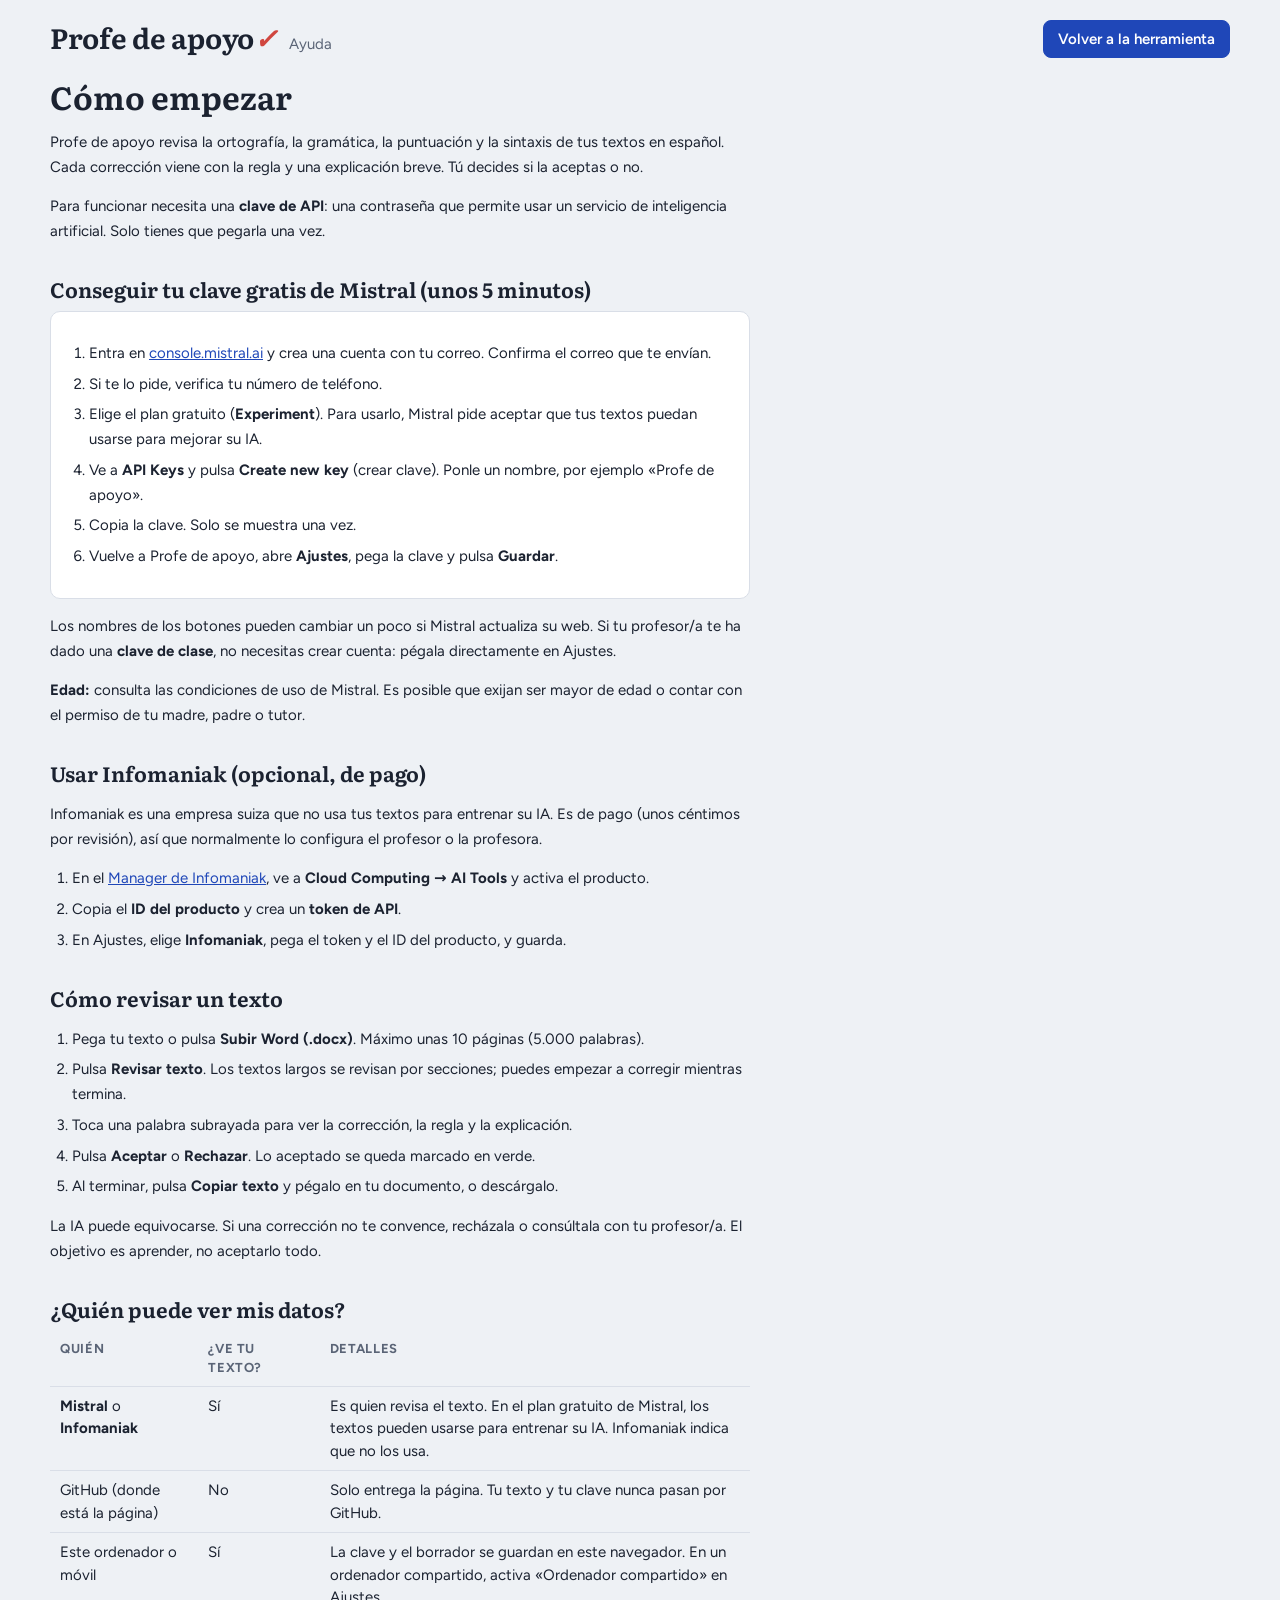
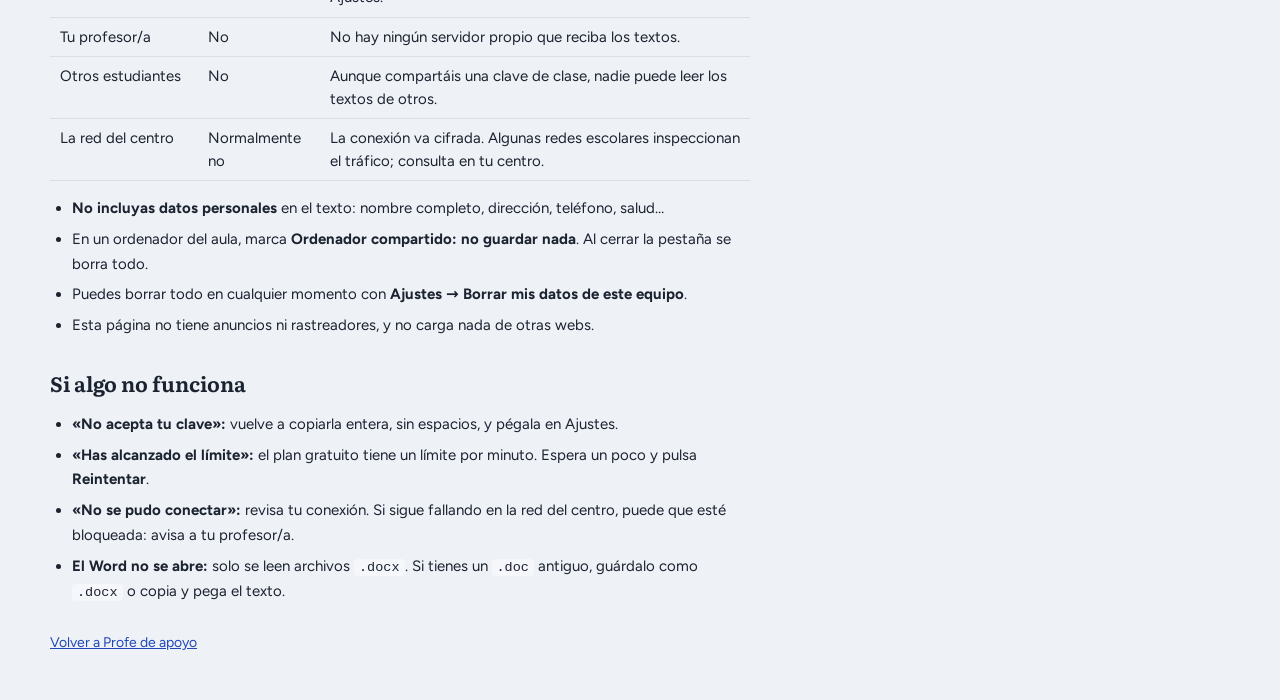
==== ayuda.html @ 97e002b2 "Profe de apoyo: revisor de gramática y sintaxis en español Página estática (GitHub Pages) que envía " ====
<!doctype html>
<html lang="es">
<head>
<meta charset="utf-8">
<meta name="viewport" content="width=device-width, initial-scale=1, viewport-fit=cover">
<title>Ayuda · Profe de apoyo</title>
<meta name="referrer" content="no-referrer">
<link rel="stylesheet" href="styles.css">
</head>
<body>
<div class="wrap">
  <header class="top">
    <div class="brand">
      <h1>Profe de apoyo<span class="tick">✓</span></h1>
      <p>Ayuda</p>
    </div>
    <nav><a class="btn primary" href="index.html">Volver a la herramienta</a></nav>
  </header>

  <main class="prose">
    <h1>Cómo empezar</h1>
    <p>Profe de apoyo revisa la ortografía, la gramática, la puntuación y la sintaxis de tus textos en español. Cada corrección viene con la regla y una explicación breve. Tú decides si la aceptas o no.</p>
    <p>Para funcionar necesita una <b>clave de API</b>: una contraseña que permite usar un servicio de inteligencia artificial. Solo tienes que pegarla una vez.</p>

    <h2 id="clave">Conseguir tu clave gratis de Mistral (unos 5 minutos)</h2>
    <div class="box">
      <ol>
        <li>Entra en <a href="https://console.mistral.ai" target="_blank" rel="noopener">console.mistral.ai</a> y crea una cuenta con tu correo. Confirma el correo que te envían.</li>
        <li>Si te lo pide, verifica tu número de teléfono.</li>
        <li>Elige el plan gratuito (<b>Experiment</b>). Para usarlo, Mistral pide aceptar que tus textos puedan usarse para mejorar su IA.</li>
        <li>Ve a <b>API Keys</b> y pulsa <b>Create new key</b> (crear clave). Ponle un nombre, por ejemplo «Profe de apoyo».</li>
        <li>Copia la clave. Solo se muestra una vez.</li>
        <li>Vuelve a Profe de apoyo, abre <b>Ajustes</b>, pega la clave y pulsa <b>Guardar</b>.</li>
      </ol>
    </div>
    <p>Los nombres de los botones pueden cambiar un poco si Mistral actualiza su web. Si tu profesor/a te ha dado una <b>clave de clase</b>, no necesitas crear cuenta: pégala directamente en Ajustes.</p>
    <p><b>Edad:</b> consulta las condiciones de uso de Mistral. Es posible que exijan ser mayor de edad o contar con el permiso de tu madre, padre o tutor.</p>

    <h2 id="infomaniak">Usar Infomaniak (opcional, de pago)</h2>
    <p>Infomaniak es una empresa suiza que no usa tus textos para entrenar su IA. Es de pago (unos céntimos por revisión), así que normalmente lo configura el profesor o la profesora.</p>
    <ol>
      <li>En el <a href="https://manager.infomaniak.com" target="_blank" rel="noopener">Manager de Infomaniak</a>, ve a <b>Cloud Computing → AI Tools</b> y activa el producto.</li>
      <li>Copia el <b>ID del producto</b> y crea un <b>token de API</b>.</li>
      <li>En Ajustes, elige <b>Infomaniak</b>, pega el token y el ID del producto, y guarda.</li>
    </ol>

    <h2 id="uso">Cómo revisar un texto</h2>
    <ol>
      <li>Pega tu texto o pulsa <b>Subir Word (.docx)</b>. Máximo unas 10 páginas (5.000 palabras).</li>
      <li>Pulsa <b>Revisar texto</b>. Los textos largos se revisan por secciones; puedes empezar a corregir mientras termina.</li>
      <li>Toca una palabra subrayada para ver la corrección, la regla y la explicación.</li>
      <li>Pulsa <b>Aceptar</b> o <b>Rechazar</b>. Lo aceptado se queda marcado en verde.</li>
      <li>Al terminar, pulsa <b>Copiar texto</b> y pégalo en tu documento, o descárgalo.</li>
    </ol>
    <p>La IA puede equivocarse. Si una corrección no te convence, recházala o consúltala con tu profesor/a. El objetivo es aprender, no aceptarlo todo.</p>

    <h2 id="privacidad">¿Quién puede ver mis datos?</h2>
    <div class="table-wrap">
      <table>
        <thead><tr><th>Quién</th><th>¿Ve tu texto?</th><th>Detalles</th></tr></thead>
        <tbody>
          <tr><td><b>Mistral</b> o <b>Infomaniak</b></td><td>Sí</td><td>Es quien revisa el texto. En el plan gratuito de Mistral, los textos pueden usarse para entrenar su IA. Infomaniak indica que no los usa.</td></tr>
          <tr><td>GitHub (donde está la página)</td><td>No</td><td>Solo entrega la página. Tu texto y tu clave nunca pasan por GitHub.</td></tr>
          <tr><td>Este ordenador o móvil</td><td>Sí</td><td>La clave y el borrador se guardan en este navegador. En un ordenador compartido, activa «Ordenador compartido» en Ajustes.</td></tr>
          <tr><td>Tu profesor/a</td><td>No</td><td>No hay ningún servidor propio que reciba los textos.</td></tr>
          <tr><td>Otros estudiantes</td><td>No</td><td>Aunque compartáis una clave de clase, nadie puede leer los textos de otros.</td></tr>
          <tr><td>La red del centro</td><td>Normalmente no</td><td>La conexión va cifrada. Algunas redes escolares inspeccionan el tráfico; consulta en tu centro.</td></tr>
        </tbody>
      </table>
    </div>
    <ul>
      <li><b>No incluyas datos personales</b> en el texto: nombre completo, dirección, teléfono, salud…</li>
      <li>En un ordenador del aula, marca <b>Ordenador compartido: no guardar nada</b>. Al cerrar la pestaña se borra todo.</li>
      <li>Puedes borrar todo en cualquier momento con <b>Ajustes → Borrar mis datos de este equipo</b>.</li>
      <li>Esta página no tiene anuncios ni rastreadores, y no carga nada de otras webs.</li>
    </ul>

    <h2 id="problemas">Si algo no funciona</h2>
    <ul>
      <li><b>«No acepta tu clave»:</b> vuelve a copiarla entera, sin espacios, y pégala en Ajustes.</li>
      <li><b>«Has alcanzado el límite»:</b> el plan gratuito tiene un límite por minuto. Espera un poco y pulsa <b>Reintentar</b>.</li>
      <li><b>«No se pudo conectar»:</b> revisa tu conexión. Si sigue fallando en la red del centro, puede que esté bloqueada: avisa a tu profesor/a.</li>
      <li><b>El Word no se abre:</b> solo se leen archivos <code>.docx</code>. Si tienes un <code>.doc</code> antiguo, guárdalo como <code>.docx</code> o copia y pega el texto.</li>
    </ul>
  </main>

  <footer class="foot-links">
    <a href="index.html">Volver a Profe de apoyo</a>
  </footer>
</div>
</body>
</html>
---- styles.css ----
/* Layout: a notebook "page" (student text, with the red margin line of a school cuaderno) beside a narrow column of teacher's notes. */
@font-face {
  font-family: "Literata";
  src: url("vendor/fonts/literata-latin-wght-normal.woff2") format("woff2");
  font-weight: 200 900;
  font-style: normal;
  font-display: swap;
}
@font-face {
  font-family: "Literata";
  src: url("vendor/fonts/literata-latin-wght-italic.woff2") format("woff2");
  font-weight: 200 900;
  font-style: italic;
  font-display: swap;
}
@font-face {
  font-family: "Figtree";
  src: url("vendor/fonts/figtree-latin-wght-normal.woff2") format("woff2");
  font-weight: 300 900;
  font-style: normal;
  font-display: swap;
}

:root {
  --bg: #eef1f5;
  --paper: #ffffff;
  --ink: #1b2230;
  --muted: #5a6476;
  --line: #d9dee7;
  --soft: #f5f7fa;
  --accent: #1f47b8;
  --accent-ink: #ffffff;
  --pen: #d0463f;
  --t-ortografia: #c62f2a;
  --t-gramatica: #b9580a;
  --t-concordancia: #9038ad;
  --t-puntuacion: #1f6fd1;
  --t-sintaxis: #0d8172;
  --t-estilo: #687284;
  --fixed-bg: #e2f3e8;
  --fixed-ink: #17643a;
  --warn-bg: #fff3dc;
  --warn-ink: #6f4500;
  --err-bg: #fde7e6;
  --err-ink: #9b1c17;
  --shadow: 0 10px 30px rgba(20, 30, 50, 0.14);
  --font-text: "Literata", Georgia, "Times New Roman", serif;
  --font-ui: "Figtree", system-ui, -apple-system, "Segoe UI", Roboto, sans-serif;
  color-scheme: light;
}
@media (prefers-color-scheme: dark) {
  :root:not([data-theme="light"]) {
    --bg: #10141b;
    --paper: #181d27;
    --ink: #e6e9ef;
    --muted: #9ba4b4;
    --line: #2b3242;
    --soft: #1e2430;
    --accent: #87a8ff;
    --accent-ink: #0c1222;
    --pen: #e0716b;
    --t-ortografia: #ff7d76;
    --t-gramatica: #f2a65e;
    --t-concordancia: #d18ce8;
    --t-puntuacion: #72b2ff;
    --t-sintaxis: #4fd0bc;
    --t-estilo: #a6aebb;
    --fixed-bg: #15331f;
    --fixed-ink: #8fe0ae;
    --warn-bg: #3a2a0c;
    --warn-ink: #f5cf86;
    --err-bg: #3b1716;
    --err-ink: #ffb4ae;
    --shadow: 0 10px 30px rgba(0, 0, 0, 0.5);
    color-scheme: dark;
  }
}
:root[data-theme="dark"] {
  --bg: #10141b;
  --paper: #181d27;
  --ink: #e6e9ef;
  --muted: #9ba4b4;
  --line: #2b3242;
  --soft: #1e2430;
  --accent: #87a8ff;
  --accent-ink: #0c1222;
  --pen: #e0716b;
  --t-ortografia: #ff7d76;
  --t-gramatica: #f2a65e;
  --t-concordancia: #d18ce8;
  --t-puntuacion: #72b2ff;
  --t-sintaxis: #4fd0bc;
  --t-estilo: #a6aebb;
  --fixed-bg: #15331f;
  --fixed-ink: #8fe0ae;
  --warn-bg: #3a2a0c;
  --warn-ink: #f5cf86;
  --err-bg: #3b1716;
  --err-ink: #ffb4ae;
  --shadow: 0 10px 30px rgba(0, 0, 0, 0.5);
  color-scheme: dark;
}

* { box-sizing: border-box; }
[hidden] { display: none !important; }
html { -webkit-text-size-adjust: 100%; }
body {
  margin: 0;
  background: var(--bg);
  color: var(--ink);
  font: 15px/1.5 var(--font-ui);
  padding-inline: 16px;
  padding-block: 0 48px;
}
a { color: var(--accent); }
button, input, select, textarea { font: inherit; color: inherit; }
:focus-visible { outline: 2px solid var(--accent); outline-offset: 2px; }

.wrap { max-width: 1180px; margin: 0 auto; }

/* Header */
.top {
  display: flex;
  flex-wrap: wrap;
  align-items: center;
  justify-content: space-between;
  gap: 12px;
  padding-block: 20px 12px;
}
.brand { display: flex; align-items: baseline; gap: 12px; flex-wrap: wrap; }
.brand h1 {
  margin: 0;
  font: 650 1.75rem/1.1 var(--font-text);
  letter-spacing: -0.01em;
}
.brand h1 .tick { color: var(--pen); font-style: italic; }
.brand p { margin: 0; color: var(--muted); }
.top nav { display: flex; gap: 8px; }

.notice {
  display: flex;
  gap: 8px;
  align-items: flex-start;
  font-size: 0.875rem;
  color: var(--muted);
  margin-block: 0 16px;
}
.notice svg { flex: none; margin-top: 2px; }

/* Buttons */
.btn {
  display: inline-flex;
  align-items: center;
  justify-content: center;
  gap: 6px;
  min-height: 38px;
  padding: 0 14px;
  border-radius: 8px;
  border: 1px solid var(--line);
  background: var(--paper);
  color: var(--ink);
  font-weight: 600;
  cursor: pointer;
  text-decoration: none;
  white-space: nowrap;
}
.btn:hover { border-color: var(--muted); }
.btn:disabled { opacity: 0.5; cursor: not-allowed; }
.btn.primary { background: var(--accent); border-color: var(--accent); color: var(--accent-ink); }
.btn.primary:hover { filter: brightness(1.08); }
.btn.ghost { background: transparent; border-color: transparent; color: var(--muted); }
.btn.ghost:hover { color: var(--ink); border-color: var(--line); }
.btn.ok { background: var(--fixed-ink); border-color: var(--fixed-ink); color: var(--paper); }
.btn.danger { color: var(--err-ink); border-color: var(--err-ink); background: transparent; }
.btn.small { min-height: 32px; padding: 0 10px; font-size: 0.875rem; }

/* Main grid */
.layout {
  display: grid;
  grid-template-columns: minmax(0, 1fr) 340px;
  gap: 20px;
  align-items: start;
}
@media (max-width: 900px) {
  .layout { grid-template-columns: minmax(0, 1fr); }
}

/* Notebook page */
.page {
  position: relative;
  background: var(--paper);
  border: 1px solid var(--line);
  border-radius: 10px;
  min-width: 0;
}
.page-bar {
  display: flex;
  flex-wrap: wrap;
  align-items: center;
  gap: 8px;
  padding: 10px 12px;
  border-bottom: 1px solid var(--line);
}
.page-bar .grow { flex: 1 1 auto; }
.count { font-size: 0.875rem; color: var(--muted); font-variant-numeric: tabular-nums; }
.count.over { color: var(--err-ink); font-weight: 700; }

.sheet {
  position: relative;
  padding: 20px 22px 28px 46px;
}
.sheet::before {
  content: "";
  position: absolute;
  top: 0;
  bottom: 0;
  left: 30px;
  width: 1.5px;
  background: var(--pen);
  opacity: 0.55;
}
#input {
  display: block;
  width: 100%;
  min-height: 420px;
  border: 0;
  resize: vertical;
  background: transparent;
  font: 1.0625rem/1.8 var(--font-text);
  color: var(--ink);
  outline: none;
}
#input::placeholder { color: var(--muted); font-style: italic; }
.doc {
  font: 1.0625rem/1.9 var(--font-text);
  white-space: pre-wrap;
  overflow-wrap: anywhere;
  max-width: 72ch;
  min-height: 300px;
}

.empty-help {
  display: flex;
  flex-wrap: wrap;
  gap: 8px;
  align-items: center;
  padding: 0 22px 18px 46px;
  color: var(--muted);
  font-size: 0.9rem;
}

/* Marks */
.sug {
  --c: var(--t-gramatica);
  background: color-mix(in srgb, var(--c) 13%, transparent);
  color: inherit;
  border-bottom: 2px solid var(--c);
  border-radius: 2px;
  padding: 0 1px;
  cursor: pointer;
}
.sug:hover, .sug.sel { background: color-mix(in srgb, var(--c) 26%, transparent); }
.sug.sel { outline: 2px solid var(--c); outline-offset: 1px; }
.sug.dim { background: transparent; border-bottom-style: dotted; }
.t-ortografia { --c: var(--t-ortografia); }
.t-gramatica { --c: var(--t-gramatica); }
.t-concordancia { --c: var(--t-concordancia); }
.t-puntuacion { --c: var(--t-puntuacion); }
.t-sintaxis { --c: var(--t-sintaxis); }
.t-estilo { --c: var(--t-estilo); }
.fixed {
  background: var(--fixed-bg);
  color: var(--fixed-ink);
  border-radius: 2px;
}
.sug.zero::after { content: "⌫"; font-size: 0.75em; padding: 0 2px; }

/* Progress */
.progress { padding: 10px 12px 0; }
.progress-label { font-size: 0.875rem; color: var(--muted); font-variant-numeric: tabular-nums; }
.bar { height: 6px; border-radius: 99px; background: var(--soft); overflow: hidden; margin-top: 6px; }
.bar > span { display: block; height: 100%; width: 0; background: var(--accent); transition: width 0.3s ease; }

/* Banners */
.banner {
  margin: 12px 12px 0;
  padding: 10px 12px;
  border-radius: 8px;
  font-size: 0.9rem;
  display: flex;
  flex-wrap: wrap;
  gap: 8px;
  align-items: center;
}
.banner.err { background: var(--err-bg); color: var(--err-ink); }
.banner.warn { background: var(--warn-bg); color: var(--warn-ink); }
.banner.ok { background: var(--fixed-bg); color: var(--fixed-ink); }
.banner .grow { flex: 1 1 220px; min-width: 0; }

/* Side column */
.side {
  position: sticky;
  top: 12px;
  display: flex;
  flex-direction: column;
  gap: 12px;
  min-width: 0;
}
@media (max-width: 900px) { .side { position: static; } }
.panel {
  background: var(--paper);
  border: 1px solid var(--line);
  border-radius: 10px;
  padding: 14px;
  min-width: 0;
}
.panel h2 {
  margin: 0 0 8px;
  font: 650 1.0625rem/1.3 var(--font-text);
}
.label {
  font-size: 0.75rem;
  letter-spacing: 0.06em;
  text-transform: uppercase;
  color: var(--muted);
  font-weight: 700;
}
.stats { display: flex; gap: 14px; flex-wrap: wrap; font-size: 0.875rem; color: var(--muted); font-variant-numeric: tabular-nums; }
.stats b { color: var(--ink); }
.filters { display: flex; flex-wrap: wrap; gap: 6px; margin-top: 10px; }
.chip {
  display: inline-flex;
  align-items: center;
  gap: 6px;
  border: 1px solid var(--line);
  background: var(--paper);
  border-radius: 99px;
  padding: 3px 10px 3px 8px;
  font-size: 0.8125rem;
  font-weight: 600;
  cursor: pointer;
  font-variant-numeric: tabular-nums;
}
.chip::before { content: ""; width: 8px; height: 8px; border-radius: 50%; background: var(--c, var(--muted)); }
.chip[aria-pressed="false"] { opacity: 0.45; }
.chip.static { cursor: default; }
.actions { display: flex; flex-wrap: wrap; gap: 8px; margin-top: 12px; }

.list { list-style: none; margin: 0; padding: 0; display: flex; flex-direction: column; gap: 6px; max-height: 52vh; overflow: auto; }
@media (max-width: 900px) { .list { max-height: none; } }
.item {
  display: block;
  width: 100%;
  text-align: left;
  border: 1px solid var(--line);
  border-left: 4px solid var(--c, var(--muted));
  border-radius: 8px;
  background: var(--paper);
  padding: 8px 10px;
  cursor: pointer;
}
.item:hover { background: var(--soft); }
.item.sel { background: var(--soft); border-color: var(--c); }
.item .what { font-size: 0.75rem; font-weight: 700; color: var(--c); text-transform: uppercase; letter-spacing: 0.05em; }
.item .fix { display: block; margin-top: 2px; font-family: var(--font-text); overflow-wrap: anywhere; }
.item.done { opacity: 0.55; }
.item .state { float: right; font-size: 0.75rem; color: var(--muted); }
.old { text-decoration: line-through; text-decoration-color: var(--pen); color: var(--muted); }
.new { color: var(--fixed-ink); font-weight: 600; }

.how ol { margin: 0; padding-left: 20px; display: grid; gap: 6px; }
.how p { margin: 8px 0 0; color: var(--muted); font-size: 0.875rem; }
.legend { display: flex; flex-wrap: wrap; gap: 6px; margin-top: 10px; }

/* Suggestion card */
.card {
  position: absolute;
  z-index: 20;
  width: min(380px, calc(100vw - 32px));
  background: var(--paper);
  border: 1px solid var(--line);
  border-top: 4px solid var(--c, var(--accent));
  border-radius: 10px;
  box-shadow: var(--shadow);
  padding: 14px;
}
.card .head { display: flex; justify-content: space-between; align-items: center; gap: 8px; }
.card .rule { margin: 6px 0 0; font: 650 1rem/1.35 var(--font-text); }
.card .change { margin: 10px 0 0; font: 1.0625rem/1.5 var(--font-text); overflow-wrap: anywhere; }
.card .change .arrow { color: var(--muted); padding: 0 6px; }
.card .why { margin: 10px 0 0; color: var(--ink); }
.card .buttons { display: flex; gap: 8px; margin-top: 14px; flex-wrap: wrap; }
.card .close { min-height: 28px; padding: 0 6px; }
@media (max-width: 700px) {
  .card {
    position: fixed;
    left: 8px !important;
    right: 8px;
    top: auto !important;
    bottom: calc(8px + env(safe-area-inset-bottom, 0px));
    width: auto;
    max-height: 60vh;
    overflow: auto;
  }
  body:has(.card:not([hidden])) { padding-bottom: 300px; }
}

/* Settings dialog */
dialog {
  border: 1px solid var(--line);
  border-radius: 12px;
  background: var(--paper);
  color: var(--ink);
  padding: 0;
  width: min(520px, calc(100vw - 32px));
  box-shadow: var(--shadow);
}
dialog::backdrop { background: rgba(10, 15, 25, 0.45); }
.dlg { padding: 18px; display: flex; flex-direction: column; gap: 14px; }
.dlg h2 { margin: 0; font: 650 1.25rem/1.3 var(--font-text); }
.field { display: flex; flex-direction: column; gap: 6px; }
.field label { font-weight: 600; }
.field .hint { font-size: 0.8125rem; color: var(--muted); }
.field input[type="text"], .field input[type="password"] {
  width: 100%;
  min-height: 40px;
  padding: 0 10px;
  border: 1px solid var(--line);
  border-radius: 8px;
  background: var(--soft);
}
.seg { display: flex; gap: 8px; flex-wrap: wrap; }
.seg label {
  flex: 1 1 140px;
  border: 1px solid var(--line);
  border-radius: 8px;
  padding: 8px 10px;
  cursor: pointer;
  display: flex;
  gap: 8px;
  align-items: flex-start;
}
.seg label small { display: block; color: var(--muted); font-weight: 400; }
.seg label:has(input:checked) { border-color: var(--accent); background: color-mix(in srgb, var(--accent) 8%, transparent); }
.check { display: flex; gap: 8px; align-items: flex-start; }
.check small { display: block; color: var(--muted); }
.keyrow { display: flex; gap: 6px; }
.keyrow input { flex: 1 1 auto; min-width: 0; }
.dlg .foot { display: flex; flex-wrap: wrap; gap: 8px; justify-content: space-between; align-items: center; }
.dlg .msg { font-size: 0.875rem; color: var(--fixed-ink); }

.foot-links { margin-top: 28px; color: var(--muted); font-size: 0.875rem; display: flex; gap: 16px; flex-wrap: wrap; }

/* Help page */
.prose { max-width: 70ch; }
.prose h1 { font: 650 2rem/1.15 var(--font-text); margin: 8px 0 12px; text-wrap: balance; }
.prose h2 { font: 650 1.3rem/1.3 var(--font-text); margin: 32px 0 8px; text-wrap: balance; }
.prose p, .prose li { line-height: 1.65; }
.prose ol, .prose ul { padding-left: 22px; }
.prose li + li { margin-top: 6px; }
.prose .box { background: var(--paper); border: 1px solid var(--line); border-radius: 10px; padding: 14px 16px; }
.table-wrap { overflow-x: auto; }
.prose table { border-collapse: collapse; width: 100%; font-size: 0.9375rem; }
.prose th, .prose td { text-align: left; vertical-align: top; padding: 8px 10px; border-bottom: 1px solid var(--line); }
.prose th { font-size: 0.8125rem; text-transform: uppercase; letter-spacing: 0.05em; color: var(--muted); }
code { font-family: ui-monospace, SFMono-Regular, Menlo, Consolas, monospace; font-size: 0.9em; background: var(--soft); padding: 1px 5px; border-radius: 4px; }

@media (prefers-reduced-motion: reduce) {
  * { transition: none !important; scroll-behavior: auto !important; }
}
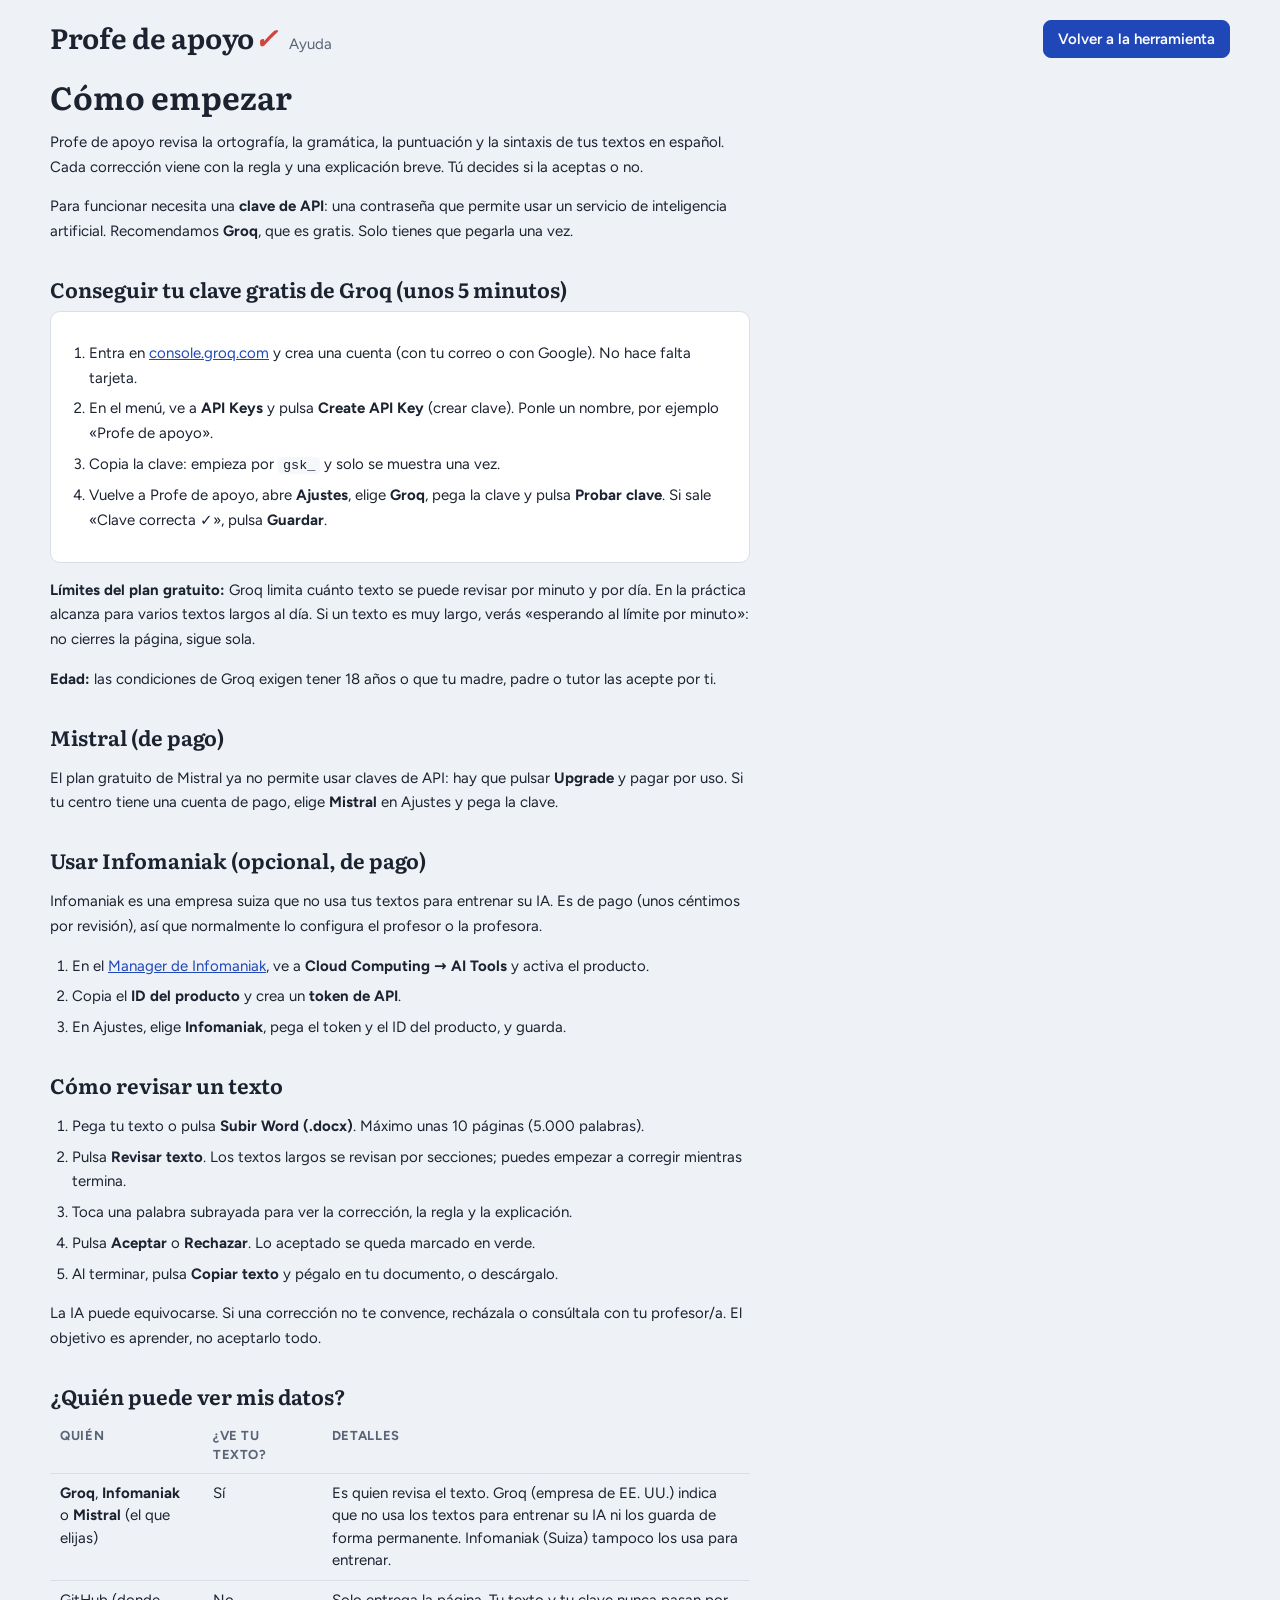
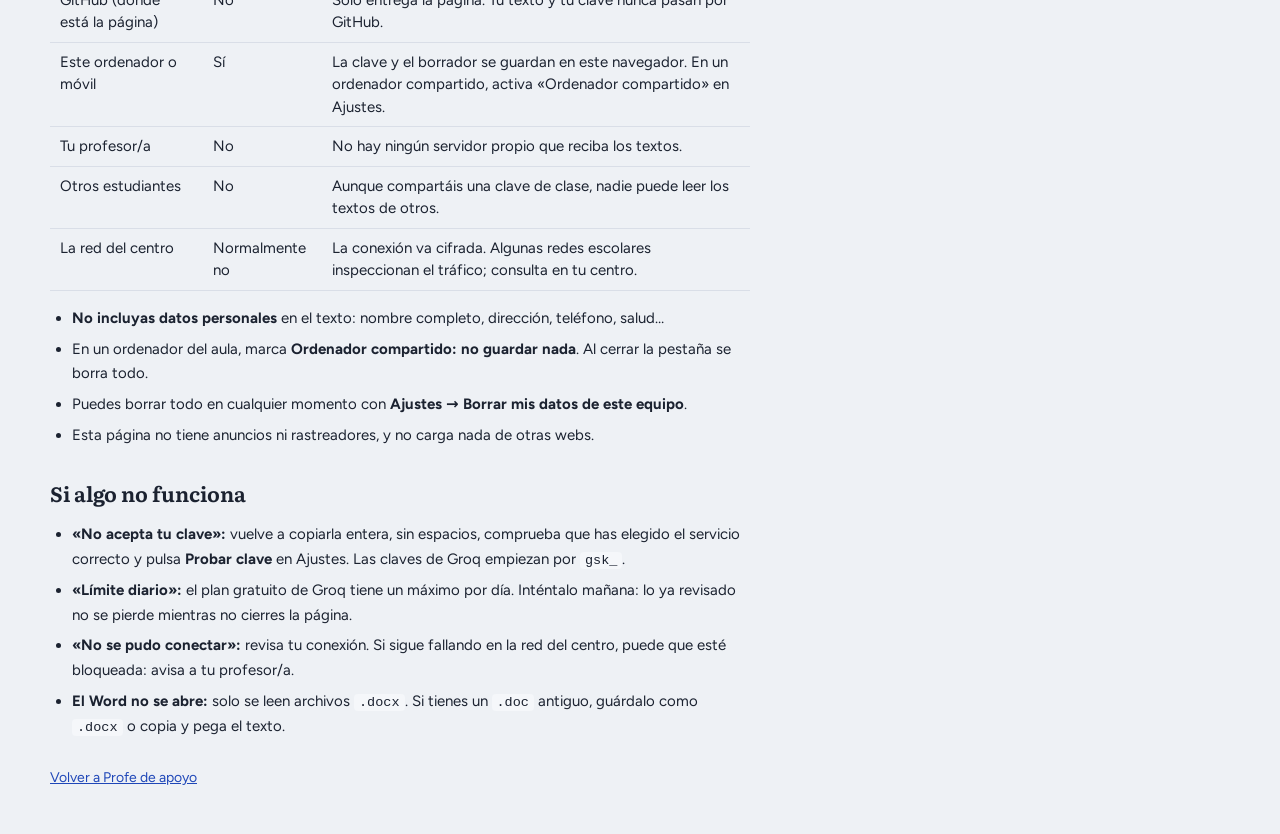
==== commit 3f51b594: "Añade Groq (gratis) como servicio por defecto y mejora los errores de clave El plan Free de Mistral " ====
--- a/ayuda.html
+++ b/ayuda.html
@@ -20,21 +20,22 @@
   <main class="prose">
     <h1>Cómo empezar</h1>
     <p>Profe de apoyo revisa la ortografía, la gramática, la puntuación y la sintaxis de tus textos en español. Cada corrección viene con la regla y una explicación breve. Tú decides si la aceptas o no.</p>
-    <p>Para funcionar necesita una <b>clave de API</b>: una contraseña que permite usar un servicio de inteligencia artificial. Solo tienes que pegarla una vez.</p>
+    <p>Para funcionar necesita una <b>clave de API</b>: una contraseña que permite usar un servicio de inteligencia artificial. Recomendamos <b>Groq</b>, que es gratis. Solo tienes que pegarla una vez.</p>
 
-    <h2 id="clave">Conseguir tu clave gratis de Mistral (unos 5 minutos)</h2>
+    <h2 id="clave">Conseguir tu clave gratis de Groq (unos 5 minutos)</h2>
     <div class="box">
       <ol>
-        <li>Entra en <a href="https://console.mistral.ai" target="_blank" rel="noopener">console.mistral.ai</a> y crea una cuenta con tu correo. Confirma el correo que te envían.</li>
-        <li>Si te lo pide, verifica tu número de teléfono.</li>
-        <li>Elige el plan gratuito (<b>Experiment</b>). Para usarlo, Mistral pide aceptar que tus textos puedan usarse para mejorar su IA.</li>
-        <li>Ve a <b>API Keys</b> y pulsa <b>Create new key</b> (crear clave). Ponle un nombre, por ejemplo «Profe de apoyo».</li>
-        <li>Copia la clave. Solo se muestra una vez.</li>
-        <li>Vuelve a Profe de apoyo, abre <b>Ajustes</b>, pega la clave y pulsa <b>Guardar</b>.</li>
+        <li>Entra en <a href="https://console.groq.com" target="_blank" rel="noopener">console.groq.com</a> y crea una cuenta (con tu correo o con Google). No hace falta tarjeta.</li>
+        <li>En el menú, ve a <b>API Keys</b> y pulsa <b>Create API Key</b> (crear clave). Ponle un nombre, por ejemplo «Profe de apoyo».</li>
+        <li>Copia la clave: empieza por <code>gsk_</code> y solo se muestra una vez.</li>
+        <li>Vuelve a Profe de apoyo, abre <b>Ajustes</b>, elige <b>Groq</b>, pega la clave y pulsa <b>Probar clave</b>. Si sale «Clave correcta ✓», pulsa <b>Guardar</b>.</li>
       </ol>
     </div>
-    <p>Los nombres de los botones pueden cambiar un poco si Mistral actualiza su web. Si tu profesor/a te ha dado una <b>clave de clase</b>, no necesitas crear cuenta: pégala directamente en Ajustes.</p>
-    <p><b>Edad:</b> consulta las condiciones de uso de Mistral. Es posible que exijan ser mayor de edad o contar con el permiso de tu madre, padre o tutor.</p>
+    <p><b>Límites del plan gratuito:</b> Groq limita cuánto texto se puede revisar por minuto y por día. En la práctica alcanza para varios textos largos al día. Si un texto es muy largo, verás «esperando al límite por minuto»: no cierres la página, sigue sola.</p>
+    <p><b>Edad:</b> las condiciones de Groq exigen tener 18 años o que tu madre, padre o tutor las acepte por ti.</p>
+
+    <h2 id="mistral">Mistral (de pago)</h2>
+    <p>El plan gratuito de Mistral ya no permite usar claves de API: hay que pulsar <b>Upgrade</b> y pagar por uso. Si tu centro tiene una cuenta de pago, elige <b>Mistral</b> en Ajustes y pega la clave.</p>
 
     <h2 id="infomaniak">Usar Infomaniak (opcional, de pago)</h2>
     <p>Infomaniak es una empresa suiza que no usa tus textos para entrenar su IA. Es de pago (unos céntimos por revisión), así que normalmente lo configura el profesor o la profesora.</p>
@@ -59,7 +60,7 @@
       <table>
         <thead><tr><th>Quién</th><th>¿Ve tu texto?</th><th>Detalles</th></tr></thead>
         <tbody>
-          <tr><td><b>Mistral</b> o <b>Infomaniak</b></td><td>Sí</td><td>Es quien revisa el texto. En el plan gratuito de Mistral, los textos pueden usarse para entrenar su IA. Infomaniak indica que no los usa.</td></tr>
+          <tr><td><b>Groq</b>, <b>Infomaniak</b> o <b>Mistral</b> (el que elijas)</td><td>Sí</td><td>Es quien revisa el texto. Groq (empresa de EE. UU.) indica que no usa los textos para entrenar su IA ni los guarda de forma permanente. Infomaniak (Suiza) tampoco los usa para entrenar.</td></tr>
           <tr><td>GitHub (donde está la página)</td><td>No</td><td>Solo entrega la página. Tu texto y tu clave nunca pasan por GitHub.</td></tr>
           <tr><td>Este ordenador o móvil</td><td>Sí</td><td>La clave y el borrador se guardan en este navegador. En un ordenador compartido, activa «Ordenador compartido» en Ajustes.</td></tr>
           <tr><td>Tu profesor/a</td><td>No</td><td>No hay ningún servidor propio que reciba los textos.</td></tr>
@@ -77,8 +78,8 @@
 
     <h2 id="problemas">Si algo no funciona</h2>
     <ul>
-      <li><b>«No acepta tu clave»:</b> vuelve a copiarla entera, sin espacios, y pégala en Ajustes.</li>
-      <li><b>«Has alcanzado el límite»:</b> el plan gratuito tiene un límite por minuto. Espera un poco y pulsa <b>Reintentar</b>.</li>
+      <li><b>«No acepta tu clave»:</b> vuelve a copiarla entera, sin espacios, comprueba que has elegido el servicio correcto y pulsa <b>Probar clave</b> en Ajustes. Las claves de Groq empiezan por <code>gsk_</code>.</li>
+      <li><b>«Límite diario»:</b> el plan gratuito de Groq tiene un máximo por día. Inténtalo mañana: lo ya revisado no se pierde mientras no cierres la página.</li>
       <li><b>«No se pudo conectar»:</b> revisa tu conexión. Si sigue fallando en la red del centro, puede que esté bloqueada: avisa a tu profesor/a.</li>
       <li><b>El Word no se abre:</b> solo se leen archivos <code>.docx</code>. Si tienes un <code>.doc</code> antiguo, guárdalo como <code>.docx</code> o copia y pega el texto.</li>
     </ul>
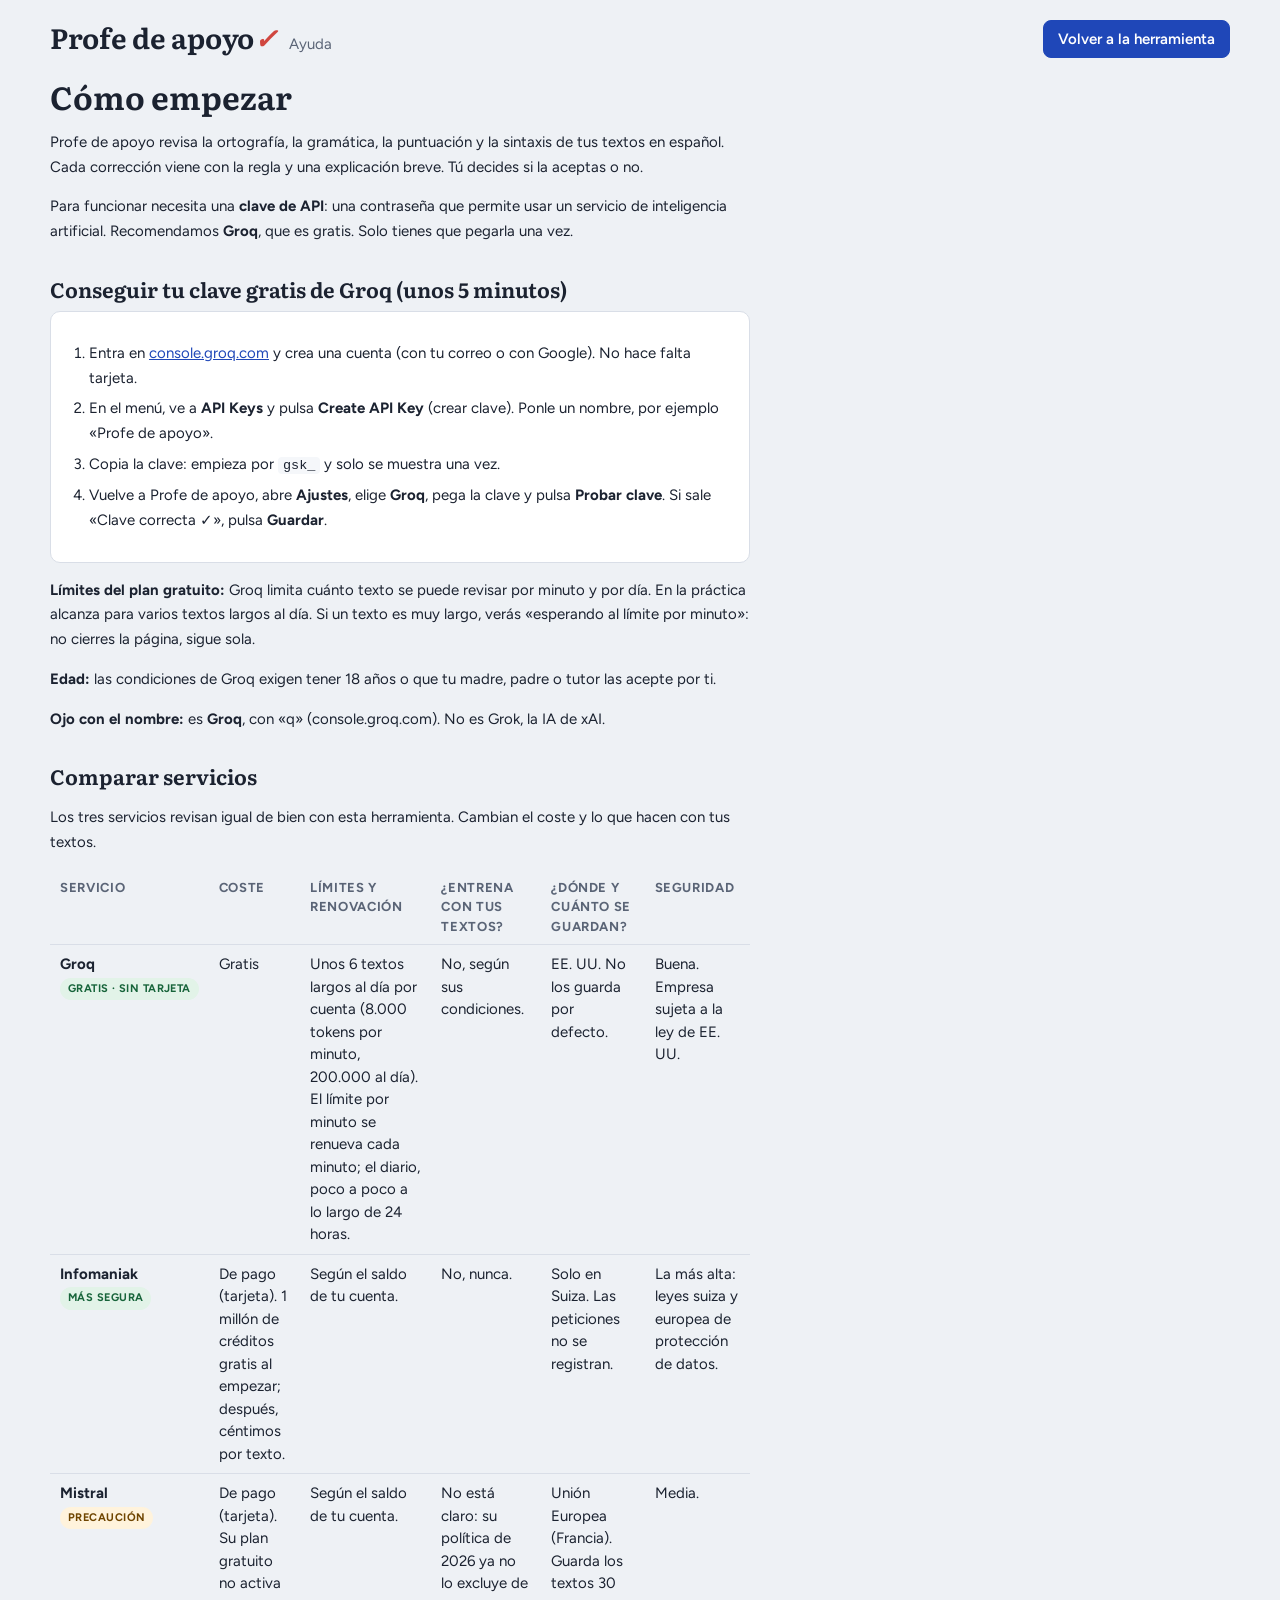
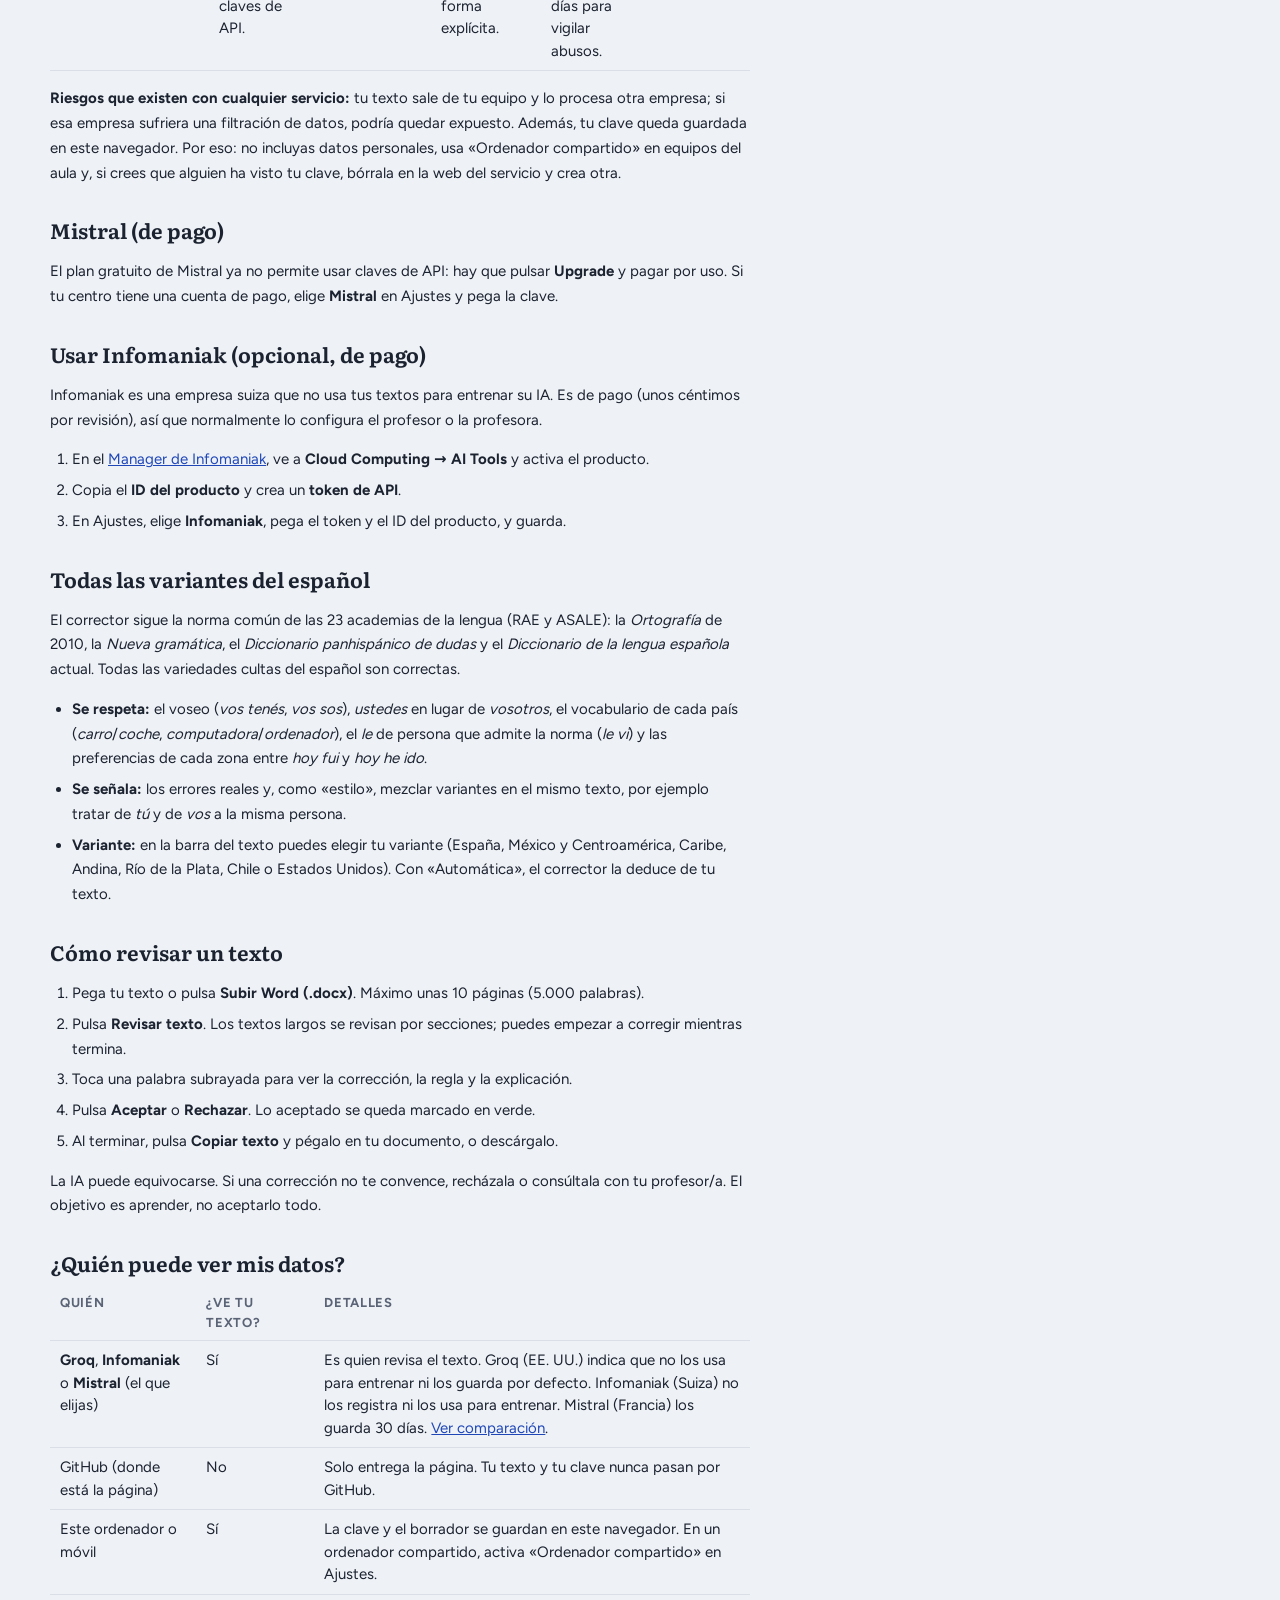
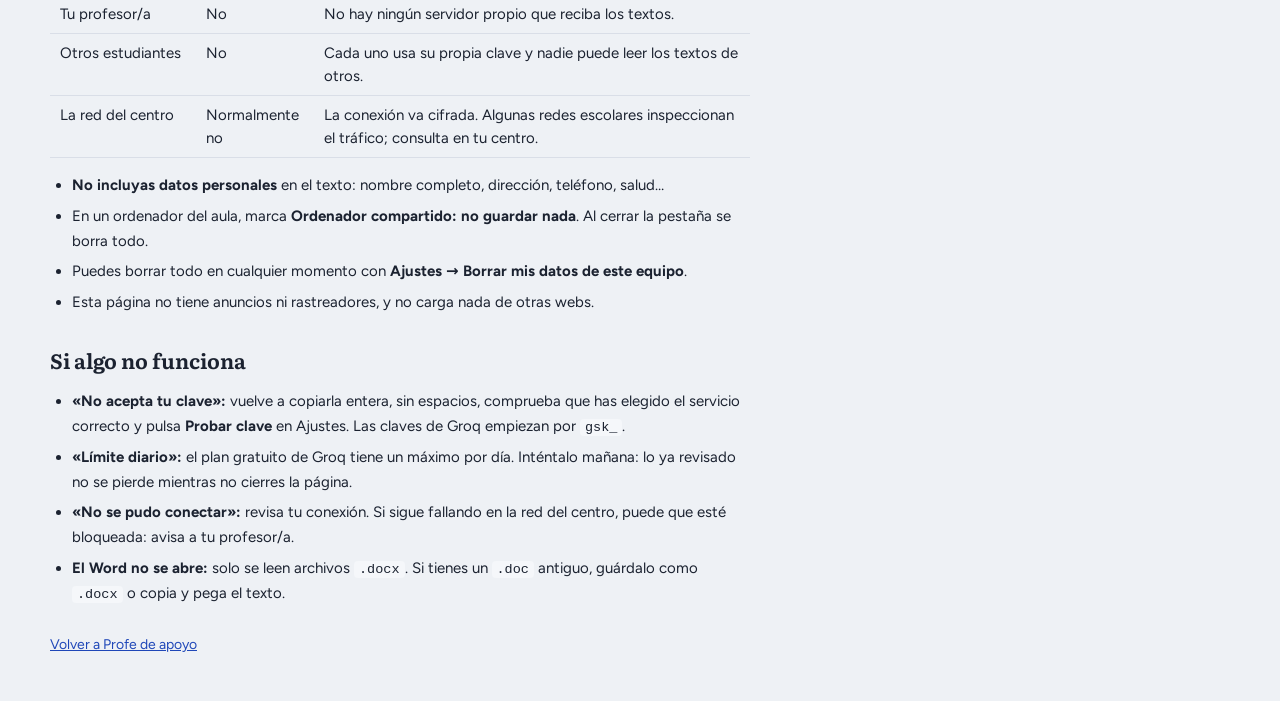
==== commit 552e56a9: "Norma panhispánica, selector de variante y fichas de cada servicio - El corrector sigue la norma com" ====
--- a/ayuda.html
+++ b/ayuda.html
@@ -33,6 +33,21 @@
     </div>
     <p><b>Límites del plan gratuito:</b> Groq limita cuánto texto se puede revisar por minuto y por día. En la práctica alcanza para varios textos largos al día. Si un texto es muy largo, verás «esperando al límite por minuto»: no cierres la página, sigue sola.</p>
     <p><b>Edad:</b> las condiciones de Groq exigen tener 18 años o que tu madre, padre o tutor las acepte por ti.</p>
+    <p><b>Ojo con el nombre:</b> es <b>Groq</b>, con «q» (console.groq.com). No es Grok, la IA de xAI.</p>
+
+    <h2 id="comparar">Comparar servicios</h2>
+    <p>Los tres servicios revisan igual de bien con esta herramienta. Cambian el coste y lo que hacen con tus textos.</p>
+    <div class="table-wrap">
+      <table>
+        <thead><tr><th>Servicio</th><th>Coste</th><th>Límites y renovación</th><th>¿Entrena con tus textos?</th><th>¿Dónde y cuánto se guardan?</th><th>Seguridad</th></tr></thead>
+        <tbody>
+          <tr><td><b>Groq</b><br><span class="badge good">Gratis · sin tarjeta</span></td><td>Gratis</td><td>Unos 6 textos largos al día por cuenta (8.000 tokens por minuto, 200.000 al día). El límite por minuto se renueva cada minuto; el diario, poco a poco a lo largo de 24 horas.</td><td>No, según sus condiciones.</td><td>EE. UU. No los guarda por defecto.</td><td>Buena. Empresa sujeta a la ley de EE. UU.</td></tr>
+          <tr><td><b>Infomaniak</b><br><span class="badge good">Más segura</span></td><td>De pago (tarjeta). 1 millón de créditos gratis al empezar; después, céntimos por texto.</td><td>Según el saldo de tu cuenta.</td><td>No, nunca.</td><td>Solo en Suiza. Las peticiones no se registran.</td><td>La más alta: leyes suiza y europea de protección de datos.</td></tr>
+          <tr><td><b>Mistral</b><br><span class="badge warn">Precaución</span></td><td>De pago (tarjeta). Su plan gratuito no activa claves de API.</td><td>Según el saldo de tu cuenta.</td><td>No está claro: su política de 2026 ya no lo excluye de forma explícita.</td><td>Unión Europea (Francia). Guarda los textos 30 días para vigilar abusos.</td><td>Media.</td></tr>
+        </tbody>
+      </table>
+    </div>
+    <p><b>Riesgos que existen con cualquier servicio:</b> tu texto sale de tu equipo y lo procesa otra empresa; si esa empresa sufriera una filtración de datos, podría quedar expuesto. Además, tu clave queda guardada en este navegador. Por eso: no incluyas datos personales, usa «Ordenador compartido» en equipos del aula y, si crees que alguien ha visto tu clave, bórrala en la web del servicio y crea otra.</p>
 
     <h2 id="mistral">Mistral (de pago)</h2>
     <p>El plan gratuito de Mistral ya no permite usar claves de API: hay que pulsar <b>Upgrade</b> y pagar por uso. Si tu centro tiene una cuenta de pago, elige <b>Mistral</b> en Ajustes y pega la clave.</p>
@@ -44,6 +59,14 @@
       <li>Copia el <b>ID del producto</b> y crea un <b>token de API</b>.</li>
       <li>En Ajustes, elige <b>Infomaniak</b>, pega el token y el ID del producto, y guarda.</li>
     </ol>
+
+    <h2 id="variantes">Todas las variantes del español</h2>
+    <p>El corrector sigue la norma común de las 23 academias de la lengua (RAE y ASALE): la <i>Ortografía</i> de 2010, la <i>Nueva gramática</i>, el <i>Diccionario panhispánico de dudas</i> y el <i>Diccionario de la lengua española</i> actual. Todas las variedades cultas del español son correctas.</p>
+    <ul>
+      <li><b>Se respeta:</b> el voseo (<i>vos tenés</i>, <i>vos sos</i>), <i>ustedes</i> en lugar de <i>vosotros</i>, el vocabulario de cada país (<i>carro</i>/<i>coche</i>, <i>computadora</i>/<i>ordenador</i>), el <i>le</i> de persona que admite la norma (<i>le vi</i>) y las preferencias de cada zona entre <i>hoy fui</i> y <i>hoy he ido</i>.</li>
+      <li><b>Se señala:</b> los errores reales y, como «estilo», mezclar variantes en el mismo texto, por ejemplo tratar de <i>tú</i> y de <i>vos</i> a la misma persona.</li>
+      <li><b>Variante:</b> en la barra del texto puedes elegir tu variante (España, México y Centroamérica, Caribe, Andina, Río de la Plata, Chile o Estados Unidos). Con «Automática», el corrector la deduce de tu texto.</li>
+    </ul>
 
     <h2 id="uso">Cómo revisar un texto</h2>
     <ol>
@@ -60,11 +83,11 @@
       <table>
         <thead><tr><th>Quién</th><th>¿Ve tu texto?</th><th>Detalles</th></tr></thead>
         <tbody>
-          <tr><td><b>Groq</b>, <b>Infomaniak</b> o <b>Mistral</b> (el que elijas)</td><td>Sí</td><td>Es quien revisa el texto. Groq (empresa de EE. UU.) indica que no usa los textos para entrenar su IA ni los guarda de forma permanente. Infomaniak (Suiza) tampoco los usa para entrenar.</td></tr>
+          <tr><td><b>Groq</b>, <b>Infomaniak</b> o <b>Mistral</b> (el que elijas)</td><td>Sí</td><td>Es quien revisa el texto. Groq (EE. UU.) indica que no los usa para entrenar ni los guarda por defecto. Infomaniak (Suiza) no los registra ni los usa para entrenar. Mistral (Francia) los guarda 30 días. <a href="#comparar">Ver comparación</a>.</td></tr>
           <tr><td>GitHub (donde está la página)</td><td>No</td><td>Solo entrega la página. Tu texto y tu clave nunca pasan por GitHub.</td></tr>
           <tr><td>Este ordenador o móvil</td><td>Sí</td><td>La clave y el borrador se guardan en este navegador. En un ordenador compartido, activa «Ordenador compartido» en Ajustes.</td></tr>
           <tr><td>Tu profesor/a</td><td>No</td><td>No hay ningún servidor propio que reciba los textos.</td></tr>
-          <tr><td>Otros estudiantes</td><td>No</td><td>Aunque compartáis una clave de clase, nadie puede leer los textos de otros.</td></tr>
+          <tr><td>Otros estudiantes</td><td>No</td><td>Cada uno usa su propia clave y nadie puede leer los textos de otros.</td></tr>
           <tr><td>La red del centro</td><td>Normalmente no</td><td>La conexión va cifrada. Algunas redes escolares inspeccionan el tráfico; consulta en tu centro.</td></tr>
         </tbody>
       </table>
--- a/styles.css
+++ b/styles.css
@@ -468,3 +468,42 @@
 @media (prefers-reduced-motion: reduce) {
   * { transition: none !important; scroll-behavior: auto !important; }
 }
+
+/* Variant selector */
+.variant { display: inline-flex; align-items: center; gap: 6px; font-size: 0.875rem; color: var(--muted); }
+.variant select {
+  min-height: 32px;
+  border: 1px solid var(--line);
+  border-radius: 8px;
+  background: var(--paper);
+  color: var(--ink);
+  padding: 0 8px;
+  font-weight: 600;
+  max-width: 100%;
+}
+
+/* Provider cards in Ajustes */
+dialog { max-height: calc(100dvh - 32px); overflow: auto; }
+.seg.cards { flex-direction: column; }
+.seg.cards label { flex: none; }
+.card-body { display: flex; flex-direction: column; gap: 4px; min-width: 0; }
+.card-title { display: flex; flex-wrap: wrap; align-items: center; gap: 6px; font-weight: 700; }
+.card-body small { line-height: 1.45; }
+.badge {
+  display: inline-block;
+  font-size: 0.6875rem;
+  font-weight: 700;
+  letter-spacing: 0.04em;
+  text-transform: uppercase;
+  padding: 2px 7px;
+  border-radius: 99px;
+  background: var(--soft);
+  color: var(--muted);
+  border: 1px solid var(--line);
+}
+.badge { white-space: nowrap; }
+.badge.good { background: var(--fixed-bg); color: var(--fixed-ink); border-color: transparent; }
+.badge.warn { background: var(--warn-bg); color: var(--warn-ink); border-color: transparent; }
+.hint.risk { margin: 6px 0 0; color: var(--warn-ink); }
+.keyrow { flex-wrap: wrap; }
+.keyrow input { flex: 1 1 180px; }
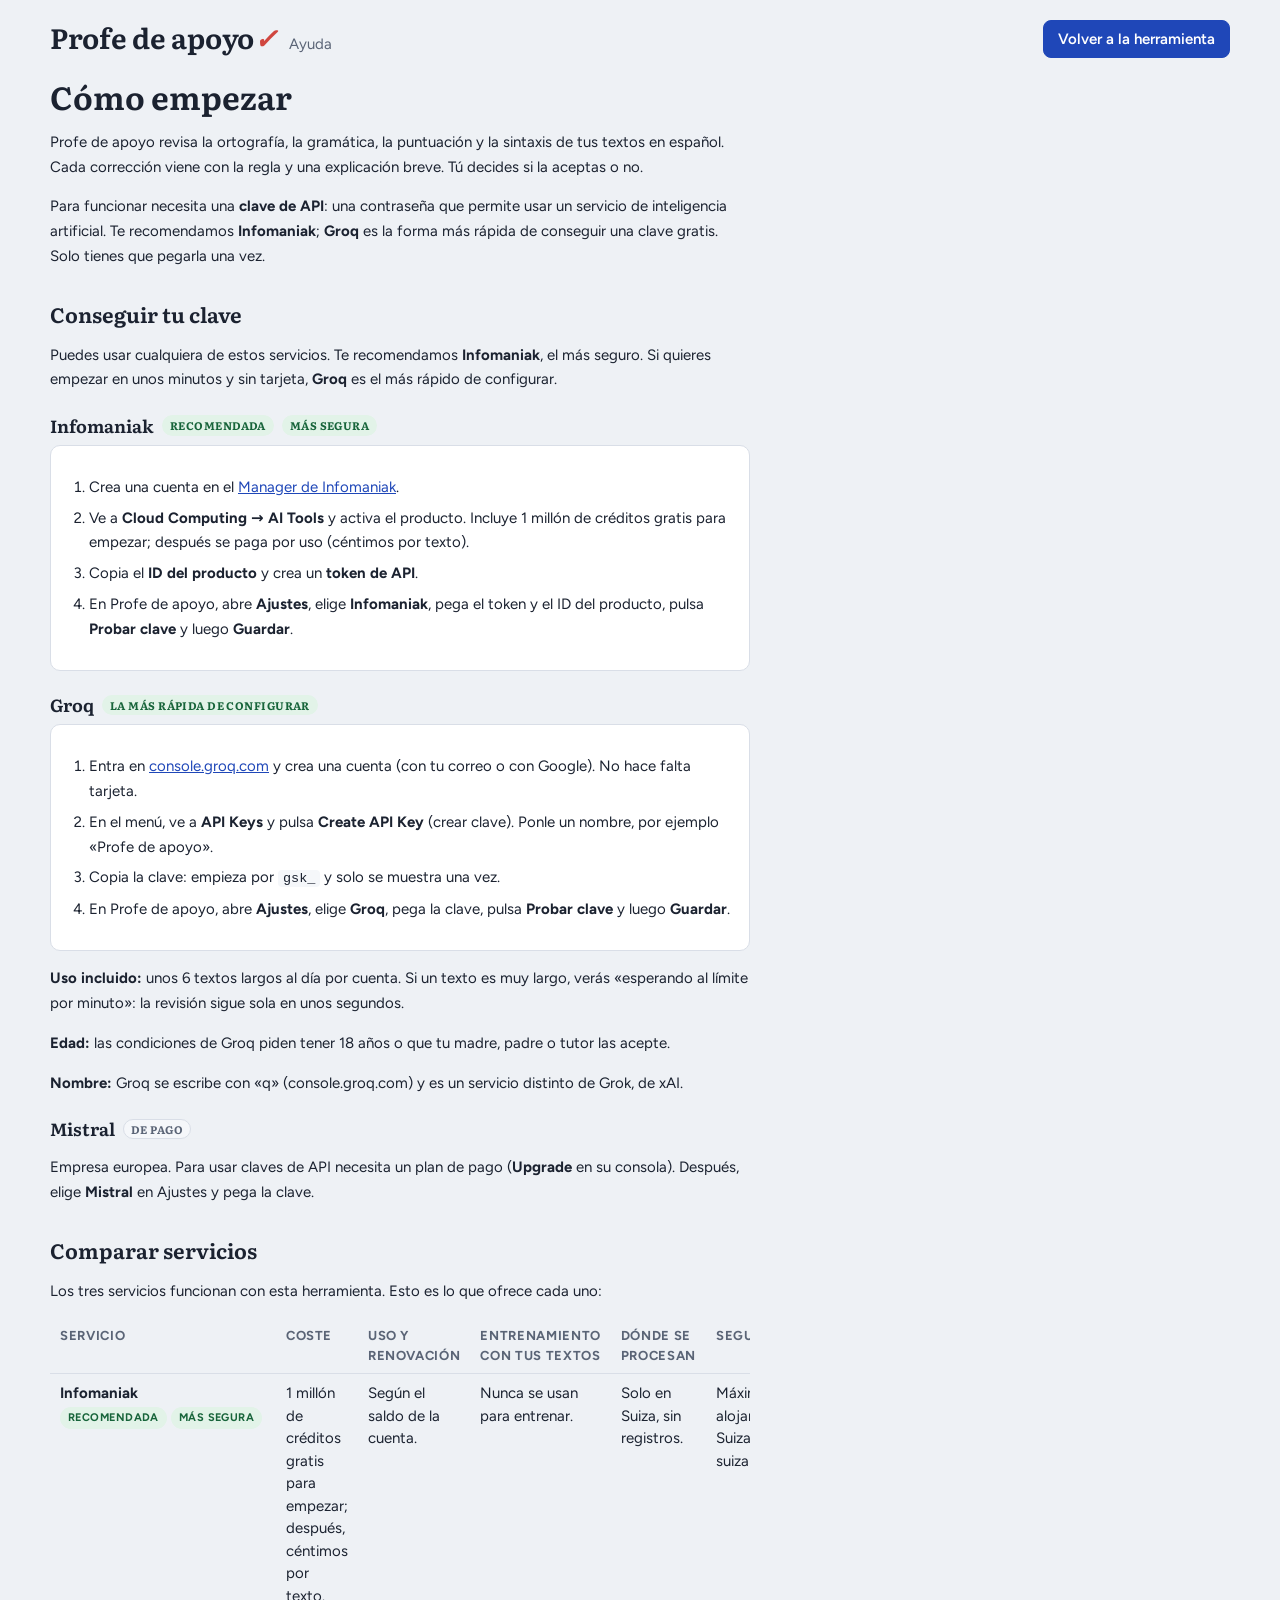
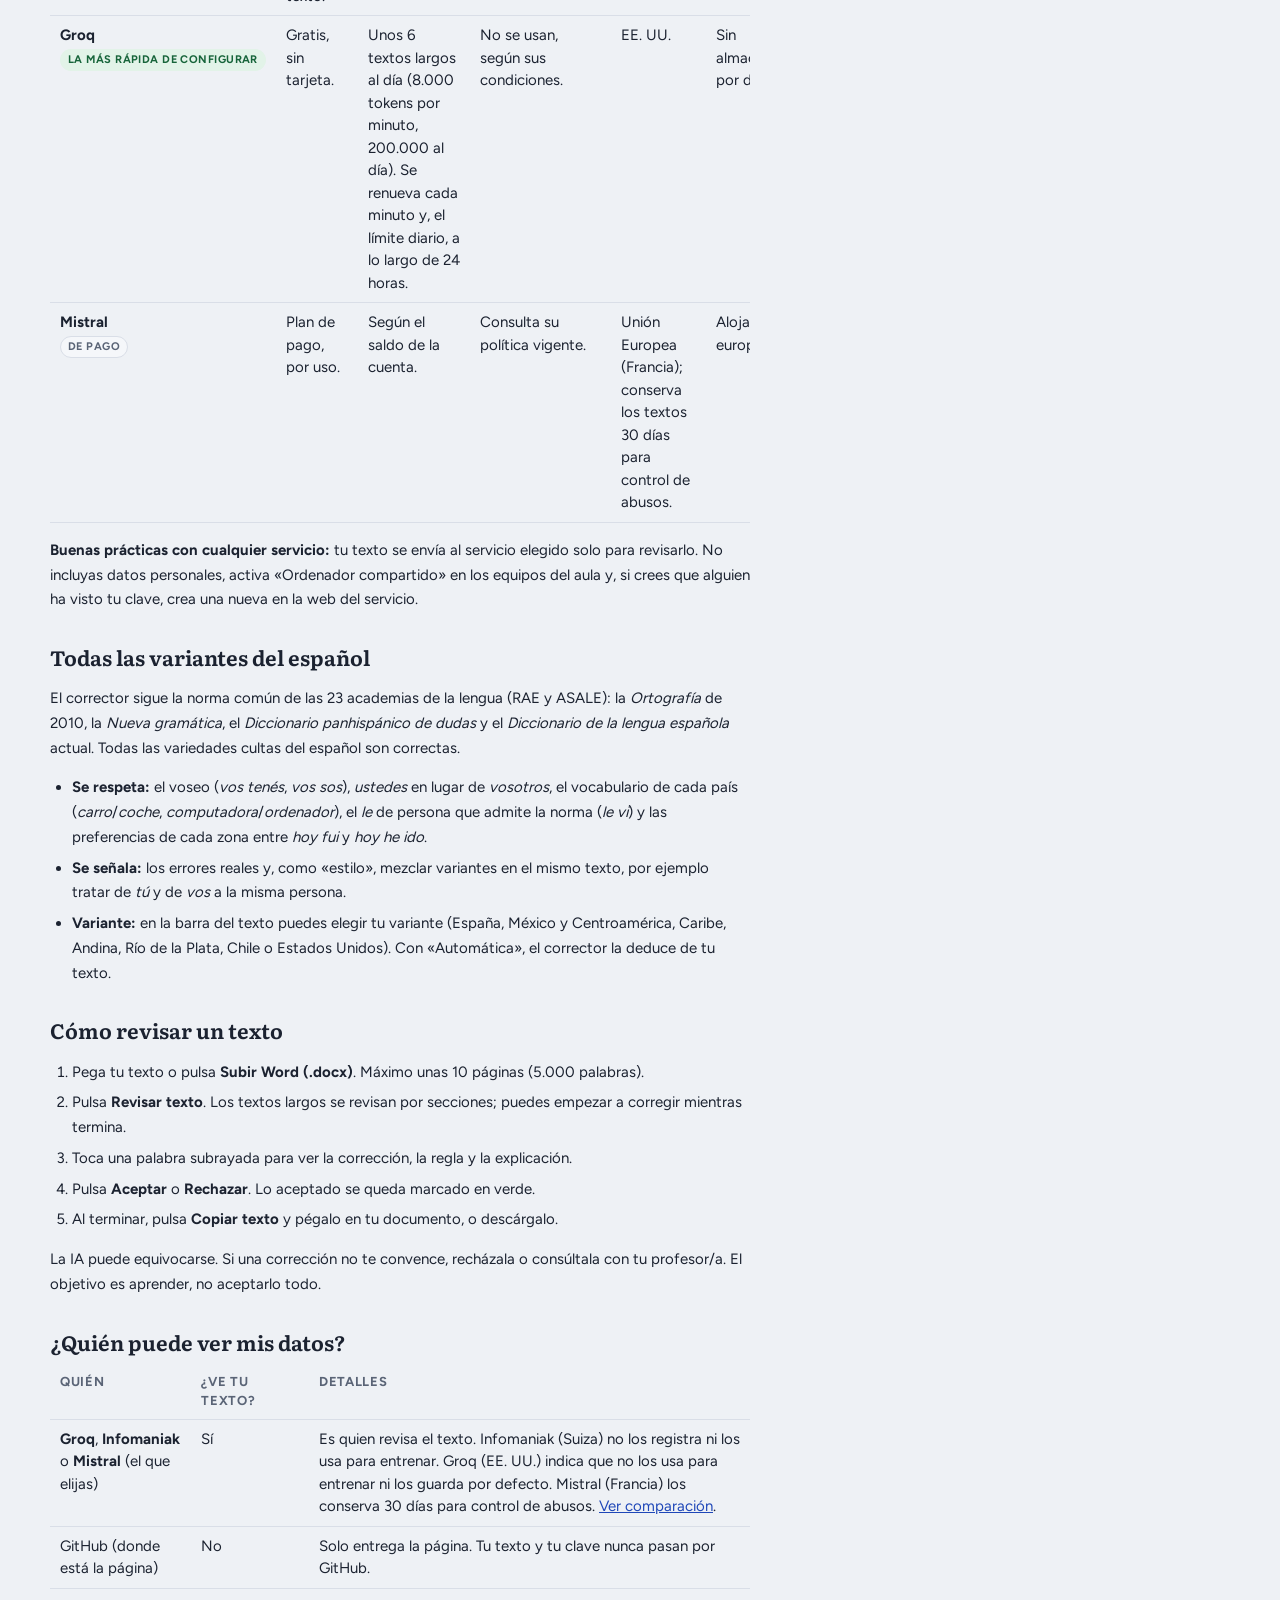
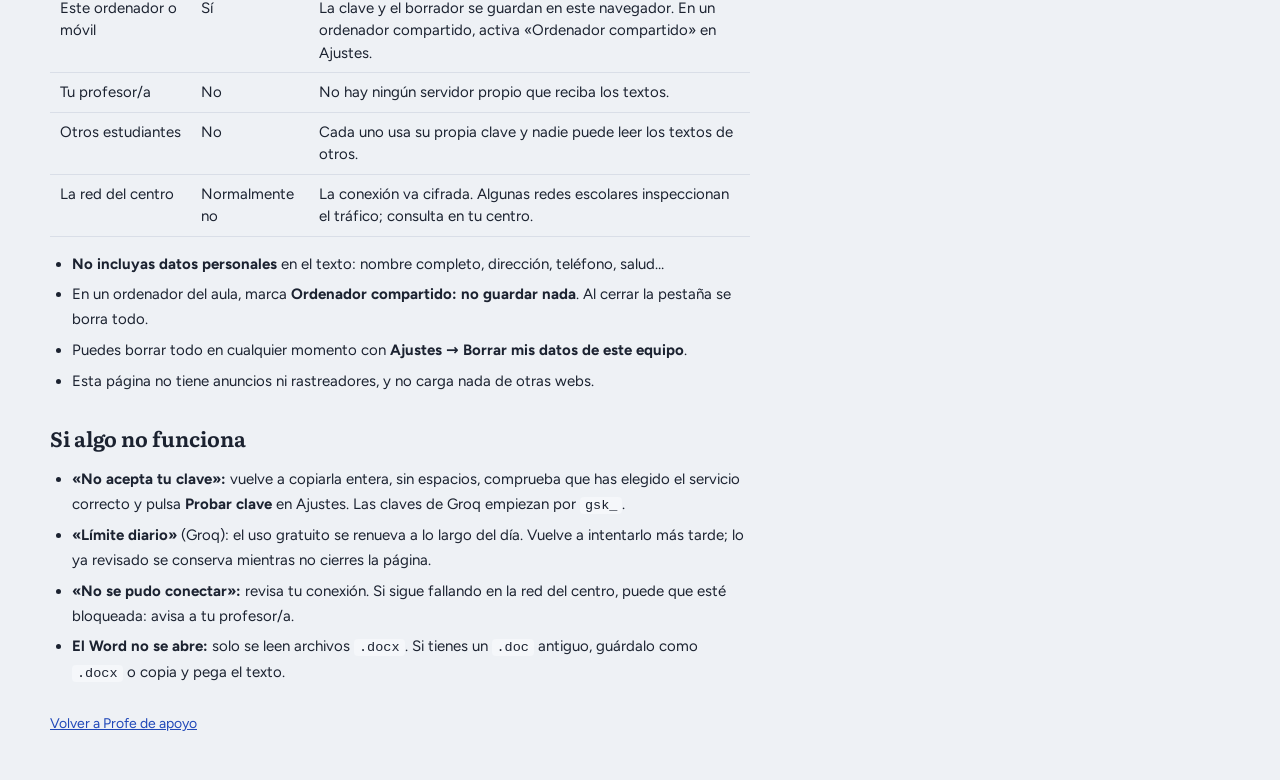
==== commit aa0e2c0b: "Infomaniak como opción recomendada y tono positivo en las fichas - Infomaniak pasa a ser la opción p" ====
--- a/ayuda.html
+++ b/ayuda.html
@@ -20,45 +20,50 @@
   <main class="prose">
     <h1>Cómo empezar</h1>
     <p>Profe de apoyo revisa la ortografía, la gramática, la puntuación y la sintaxis de tus textos en español. Cada corrección viene con la regla y una explicación breve. Tú decides si la aceptas o no.</p>
-    <p>Para funcionar necesita una <b>clave de API</b>: una contraseña que permite usar un servicio de inteligencia artificial. Recomendamos <b>Groq</b>, que es gratis. Solo tienes que pegarla una vez.</p>
+    <p>Para funcionar necesita una <b>clave de API</b>: una contraseña que permite usar un servicio de inteligencia artificial. Te recomendamos <b>Infomaniak</b>; <b>Groq</b> es la forma más rápida de conseguir una clave gratis. Solo tienes que pegarla una vez.</p>
 
-    <h2 id="clave">Conseguir tu clave gratis de Groq (unos 5 minutos)</h2>
+    <h2 id="clave">Conseguir tu clave</h2>
+    <p>Puedes usar cualquiera de estos servicios. Te recomendamos <b>Infomaniak</b>, el más seguro. Si quieres empezar en unos minutos y sin tarjeta, <b>Groq</b> es el más rápido de configurar.</p>
+
+    <h3 id="infomaniak">Infomaniak <span class="badge good">Recomendada</span> <span class="badge good">Más segura</span></h3>
+    <div class="box">
+      <ol>
+        <li>Crea una cuenta en el <a href="https://manager.infomaniak.com" target="_blank" rel="noopener">Manager de Infomaniak</a>.</li>
+        <li>Ve a <b>Cloud Computing → AI Tools</b> y activa el producto. Incluye 1 millón de créditos gratis para empezar; después se paga por uso (céntimos por texto).</li>
+        <li>Copia el <b>ID del producto</b> y crea un <b>token de API</b>.</li>
+        <li>En Profe de apoyo, abre <b>Ajustes</b>, elige <b>Infomaniak</b>, pega el token y el ID del producto, pulsa <b>Probar clave</b> y luego <b>Guardar</b>.</li>
+      </ol>
+    </div>
+
+    <h3 id="groq">Groq <span class="badge good">La más rápida de configurar</span></h3>
     <div class="box">
       <ol>
         <li>Entra en <a href="https://console.groq.com" target="_blank" rel="noopener">console.groq.com</a> y crea una cuenta (con tu correo o con Google). No hace falta tarjeta.</li>
         <li>En el menú, ve a <b>API Keys</b> y pulsa <b>Create API Key</b> (crear clave). Ponle un nombre, por ejemplo «Profe de apoyo».</li>
         <li>Copia la clave: empieza por <code>gsk_</code> y solo se muestra una vez.</li>
-        <li>Vuelve a Profe de apoyo, abre <b>Ajustes</b>, elige <b>Groq</b>, pega la clave y pulsa <b>Probar clave</b>. Si sale «Clave correcta ✓», pulsa <b>Guardar</b>.</li>
+        <li>En Profe de apoyo, abre <b>Ajustes</b>, elige <b>Groq</b>, pega la clave, pulsa <b>Probar clave</b> y luego <b>Guardar</b>.</li>
       </ol>
     </div>
-    <p><b>Límites del plan gratuito:</b> Groq limita cuánto texto se puede revisar por minuto y por día. En la práctica alcanza para varios textos largos al día. Si un texto es muy largo, verás «esperando al límite por minuto»: no cierres la página, sigue sola.</p>
-    <p><b>Edad:</b> las condiciones de Groq exigen tener 18 años o que tu madre, padre o tutor las acepte por ti.</p>
-    <p><b>Ojo con el nombre:</b> es <b>Groq</b>, con «q» (console.groq.com). No es Grok, la IA de xAI.</p>
+    <p><b>Uso incluido:</b> unos 6 textos largos al día por cuenta. Si un texto es muy largo, verás «esperando al límite por minuto»: la revisión sigue sola en unos segundos.</p>
+    <p><b>Edad:</b> las condiciones de Groq piden tener 18 años o que tu madre, padre o tutor las acepte.</p>
+    <p><b>Nombre:</b> Groq se escribe con «q» (console.groq.com) y es un servicio distinto de Grok, de xAI.</p>
+
+    <h3 id="mistral">Mistral <span class="badge">De pago</span></h3>
+    <p>Empresa europea. Para usar claves de API necesita un plan de pago (<b>Upgrade</b> en su consola). Después, elige <b>Mistral</b> en Ajustes y pega la clave.</p>
 
     <h2 id="comparar">Comparar servicios</h2>
-    <p>Los tres servicios revisan igual de bien con esta herramienta. Cambian el coste y lo que hacen con tus textos.</p>
+    <p>Los tres servicios funcionan con esta herramienta. Esto es lo que ofrece cada uno:</p>
     <div class="table-wrap">
       <table>
-        <thead><tr><th>Servicio</th><th>Coste</th><th>Límites y renovación</th><th>¿Entrena con tus textos?</th><th>¿Dónde y cuánto se guardan?</th><th>Seguridad</th></tr></thead>
+        <thead><tr><th>Servicio</th><th>Coste</th><th>Uso y renovación</th><th>Entrenamiento con tus textos</th><th>Dónde se procesan</th><th>Seguridad</th></tr></thead>
         <tbody>
-          <tr><td><b>Groq</b><br><span class="badge good">Gratis · sin tarjeta</span></td><td>Gratis</td><td>Unos 6 textos largos al día por cuenta (8.000 tokens por minuto, 200.000 al día). El límite por minuto se renueva cada minuto; el diario, poco a poco a lo largo de 24 horas.</td><td>No, según sus condiciones.</td><td>EE. UU. No los guarda por defecto.</td><td>Buena. Empresa sujeta a la ley de EE. UU.</td></tr>
-          <tr><td><b>Infomaniak</b><br><span class="badge good">Más segura</span></td><td>De pago (tarjeta). 1 millón de créditos gratis al empezar; después, céntimos por texto.</td><td>Según el saldo de tu cuenta.</td><td>No, nunca.</td><td>Solo en Suiza. Las peticiones no se registran.</td><td>La más alta: leyes suiza y europea de protección de datos.</td></tr>
-          <tr><td><b>Mistral</b><br><span class="badge warn">Precaución</span></td><td>De pago (tarjeta). Su plan gratuito no activa claves de API.</td><td>Según el saldo de tu cuenta.</td><td>No está claro: su política de 2026 ya no lo excluye de forma explícita.</td><td>Unión Europea (Francia). Guarda los textos 30 días para vigilar abusos.</td><td>Media.</td></tr>
+          <tr><td><b>Infomaniak</b><br><span class="badge good">Recomendada</span> <span class="badge good">Más segura</span></td><td>1 millón de créditos gratis para empezar; después, céntimos por texto.</td><td>Según el saldo de la cuenta.</td><td>Nunca se usan para entrenar.</td><td>Solo en Suiza, sin registros.</td><td>Máxima: alojamiento en Suiza, leyes suiza y europea.</td></tr>
+          <tr><td><b>Groq</b><br><span class="badge good">La más rápida de configurar</span></td><td>Gratis, sin tarjeta.</td><td>Unos 6 textos largos al día (8.000 tokens por minuto, 200.000 al día). Se renueva cada minuto y, el límite diario, a lo largo de 24 horas.</td><td>No se usan, según sus condiciones.</td><td>EE. UU.</td><td>Sin almacenamiento por defecto.</td></tr>
+          <tr><td><b>Mistral</b><br><span class="badge">De pago</span></td><td>Plan de pago, por uso.</td><td>Según el saldo de la cuenta.</td><td>Consulta su política vigente.</td><td>Unión Europea (Francia); conserva los textos 30 días para control de abusos.</td><td>Alojamiento europeo.</td></tr>
         </tbody>
       </table>
     </div>
-    <p><b>Riesgos que existen con cualquier servicio:</b> tu texto sale de tu equipo y lo procesa otra empresa; si esa empresa sufriera una filtración de datos, podría quedar expuesto. Además, tu clave queda guardada en este navegador. Por eso: no incluyas datos personales, usa «Ordenador compartido» en equipos del aula y, si crees que alguien ha visto tu clave, bórrala en la web del servicio y crea otra.</p>
-
-    <h2 id="mistral">Mistral (de pago)</h2>
-    <p>El plan gratuito de Mistral ya no permite usar claves de API: hay que pulsar <b>Upgrade</b> y pagar por uso. Si tu centro tiene una cuenta de pago, elige <b>Mistral</b> en Ajustes y pega la clave.</p>
-
-    <h2 id="infomaniak">Usar Infomaniak (opcional, de pago)</h2>
-    <p>Infomaniak es una empresa suiza que no usa tus textos para entrenar su IA. Es de pago (unos céntimos por revisión), así que normalmente lo configura el profesor o la profesora.</p>
-    <ol>
-      <li>En el <a href="https://manager.infomaniak.com" target="_blank" rel="noopener">Manager de Infomaniak</a>, ve a <b>Cloud Computing → AI Tools</b> y activa el producto.</li>
-      <li>Copia el <b>ID del producto</b> y crea un <b>token de API</b>.</li>
-      <li>En Ajustes, elige <b>Infomaniak</b>, pega el token y el ID del producto, y guarda.</li>
-    </ol>
+    <p><b>Buenas prácticas con cualquier servicio:</b> tu texto se envía al servicio elegido solo para revisarlo. No incluyas datos personales, activa «Ordenador compartido» en los equipos del aula y, si crees que alguien ha visto tu clave, crea una nueva en la web del servicio.</p>
 
     <h2 id="variantes">Todas las variantes del español</h2>
     <p>El corrector sigue la norma común de las 23 academias de la lengua (RAE y ASALE): la <i>Ortografía</i> de 2010, la <i>Nueva gramática</i>, el <i>Diccionario panhispánico de dudas</i> y el <i>Diccionario de la lengua española</i> actual. Todas las variedades cultas del español son correctas.</p>
@@ -83,7 +88,7 @@
       <table>
         <thead><tr><th>Quién</th><th>¿Ve tu texto?</th><th>Detalles</th></tr></thead>
         <tbody>
-          <tr><td><b>Groq</b>, <b>Infomaniak</b> o <b>Mistral</b> (el que elijas)</td><td>Sí</td><td>Es quien revisa el texto. Groq (EE. UU.) indica que no los usa para entrenar ni los guarda por defecto. Infomaniak (Suiza) no los registra ni los usa para entrenar. Mistral (Francia) los guarda 30 días. <a href="#comparar">Ver comparación</a>.</td></tr>
+          <tr><td><b>Groq</b>, <b>Infomaniak</b> o <b>Mistral</b> (el que elijas)</td><td>Sí</td><td>Es quien revisa el texto. Infomaniak (Suiza) no los registra ni los usa para entrenar. Groq (EE. UU.) indica que no los usa para entrenar ni los guarda por defecto. Mistral (Francia) los conserva 30 días para control de abusos. <a href="#comparar">Ver comparación</a>.</td></tr>
           <tr><td>GitHub (donde está la página)</td><td>No</td><td>Solo entrega la página. Tu texto y tu clave nunca pasan por GitHub.</td></tr>
           <tr><td>Este ordenador o móvil</td><td>Sí</td><td>La clave y el borrador se guardan en este navegador. En un ordenador compartido, activa «Ordenador compartido» en Ajustes.</td></tr>
           <tr><td>Tu profesor/a</td><td>No</td><td>No hay ningún servidor propio que reciba los textos.</td></tr>
@@ -102,7 +107,7 @@
     <h2 id="problemas">Si algo no funciona</h2>
     <ul>
       <li><b>«No acepta tu clave»:</b> vuelve a copiarla entera, sin espacios, comprueba que has elegido el servicio correcto y pulsa <b>Probar clave</b> en Ajustes. Las claves de Groq empiezan por <code>gsk_</code>.</li>
-      <li><b>«Límite diario»:</b> el plan gratuito de Groq tiene un máximo por día. Inténtalo mañana: lo ya revisado no se pierde mientras no cierres la página.</li>
+      <li><b>«Límite diario»</b> (Groq): el uso gratuito se renueva a lo largo del día. Vuelve a intentarlo más tarde; lo ya revisado se conserva mientras no cierres la página.</li>
       <li><b>«No se pudo conectar»:</b> revisa tu conexión. Si sigue fallando en la red del centro, puede que esté bloqueada: avisa a tu profesor/a.</li>
       <li><b>El Word no se abre:</b> solo se leen archivos <code>.docx</code>. Si tienes un <code>.doc</code> antiguo, guárdalo como <code>.docx</code> o copia y pega el texto.</li>
     </ul>
--- a/styles.css
+++ b/styles.css
@@ -507,3 +507,4 @@
 .hint.risk { margin: 6px 0 0; color: var(--warn-ink); }
 .keyrow { flex-wrap: wrap; }
 .keyrow input { flex: 1 1 180px; }
+.prose h3 { font: 650 1.1rem/1.3 var(--font-text); margin: 22px 0 8px; display: flex; flex-wrap: wrap; align-items: center; gap: 8px; }
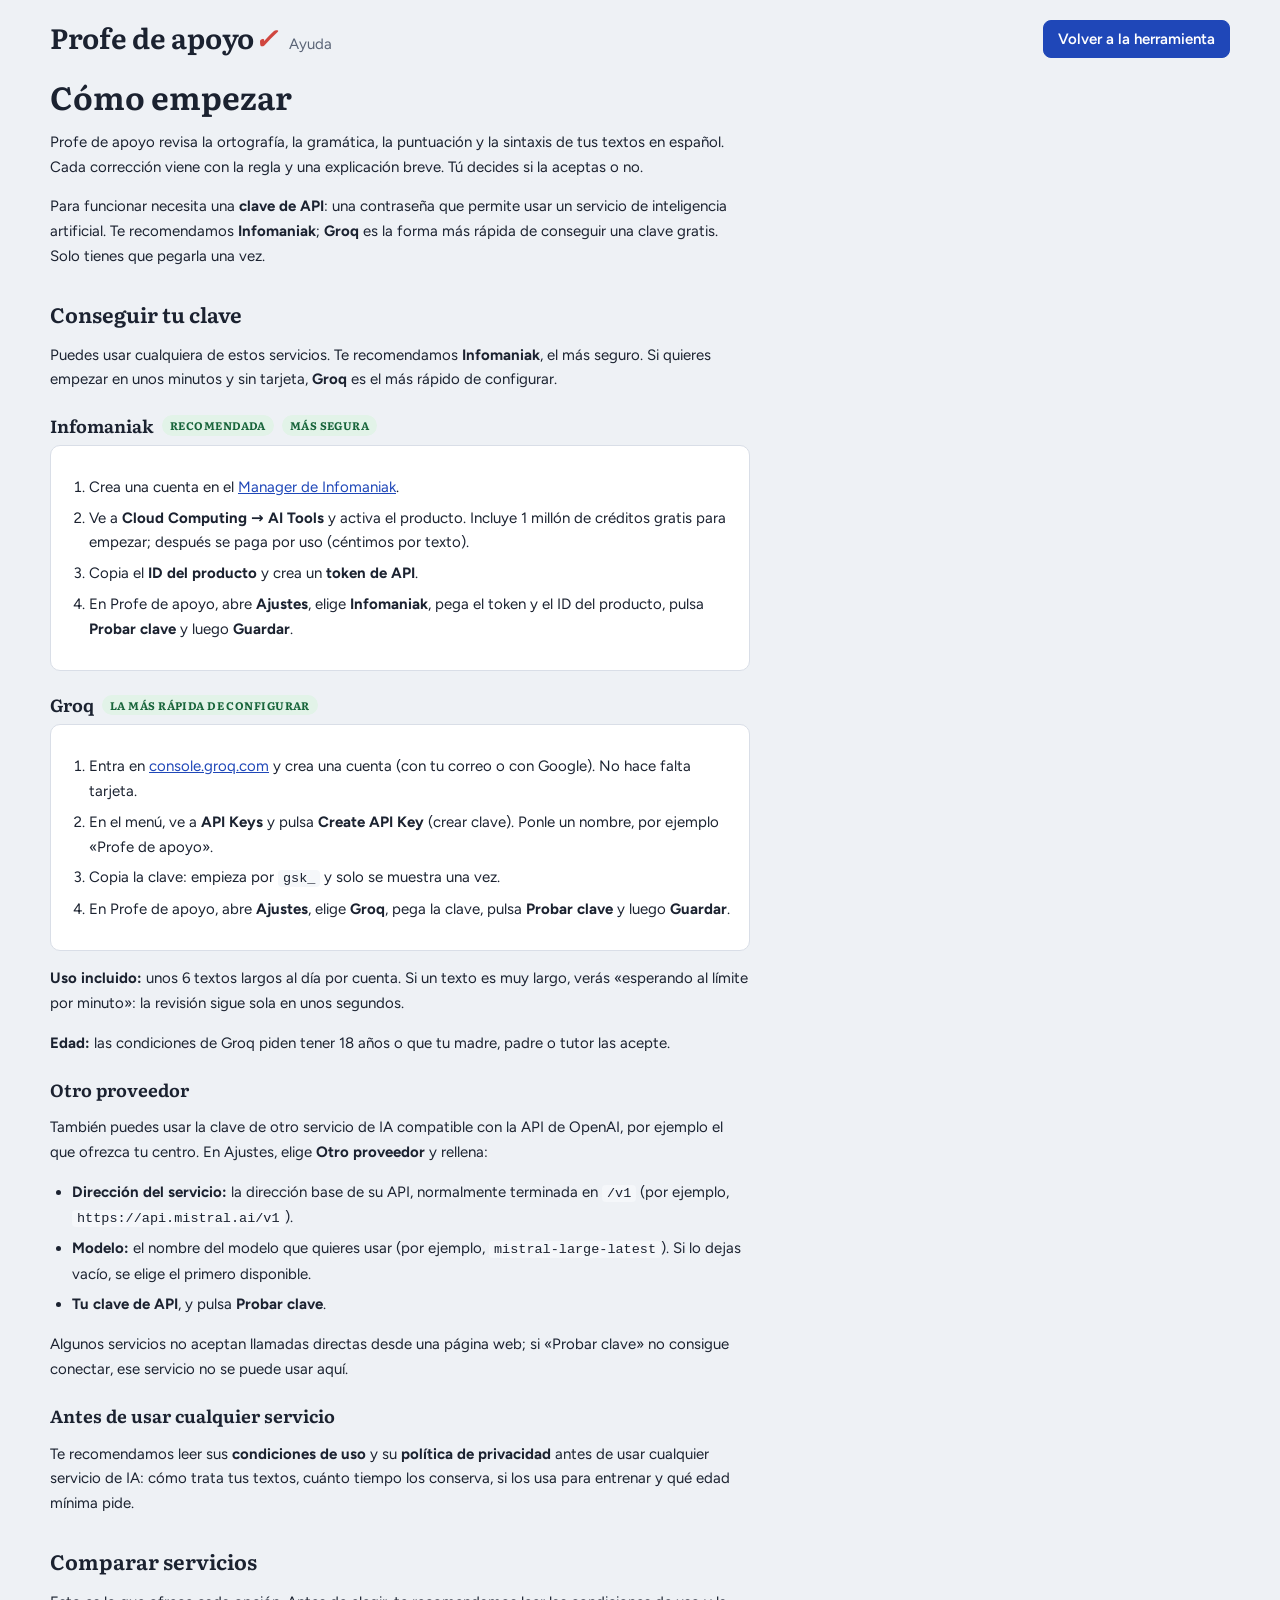
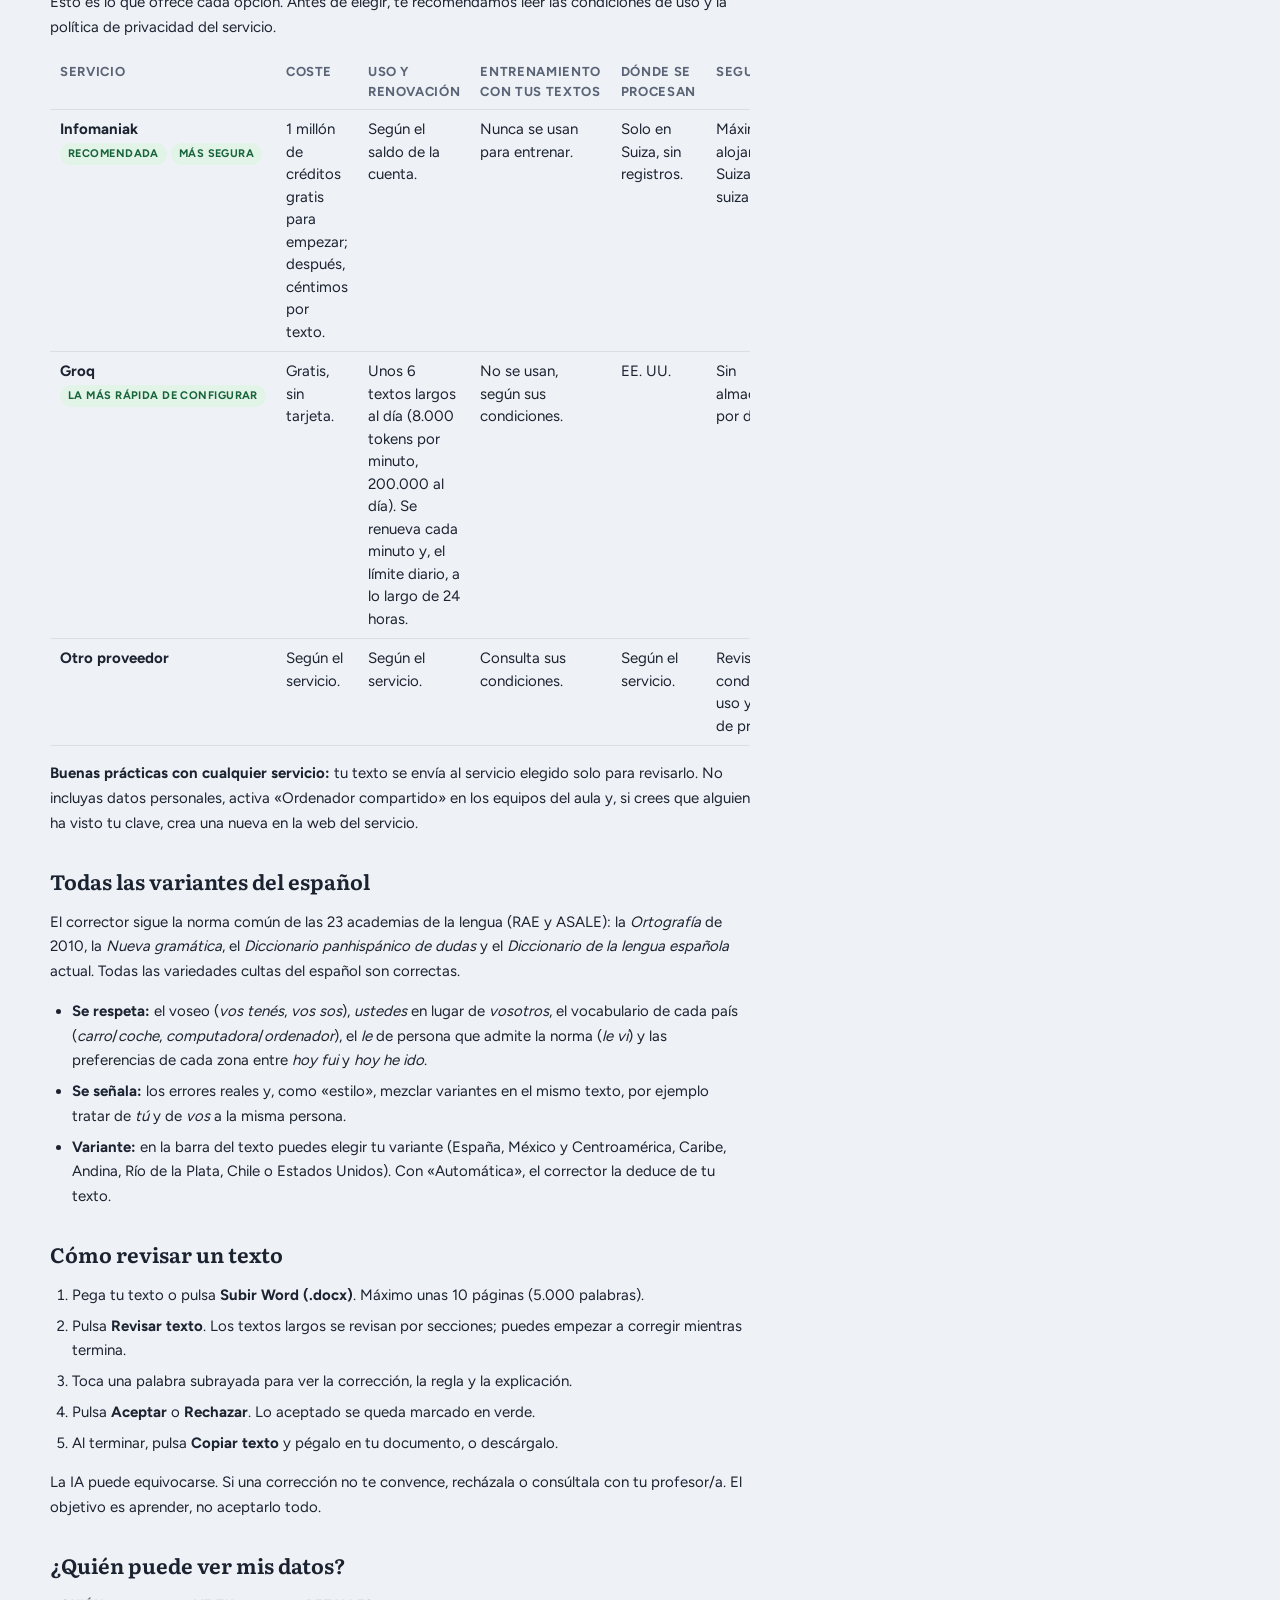
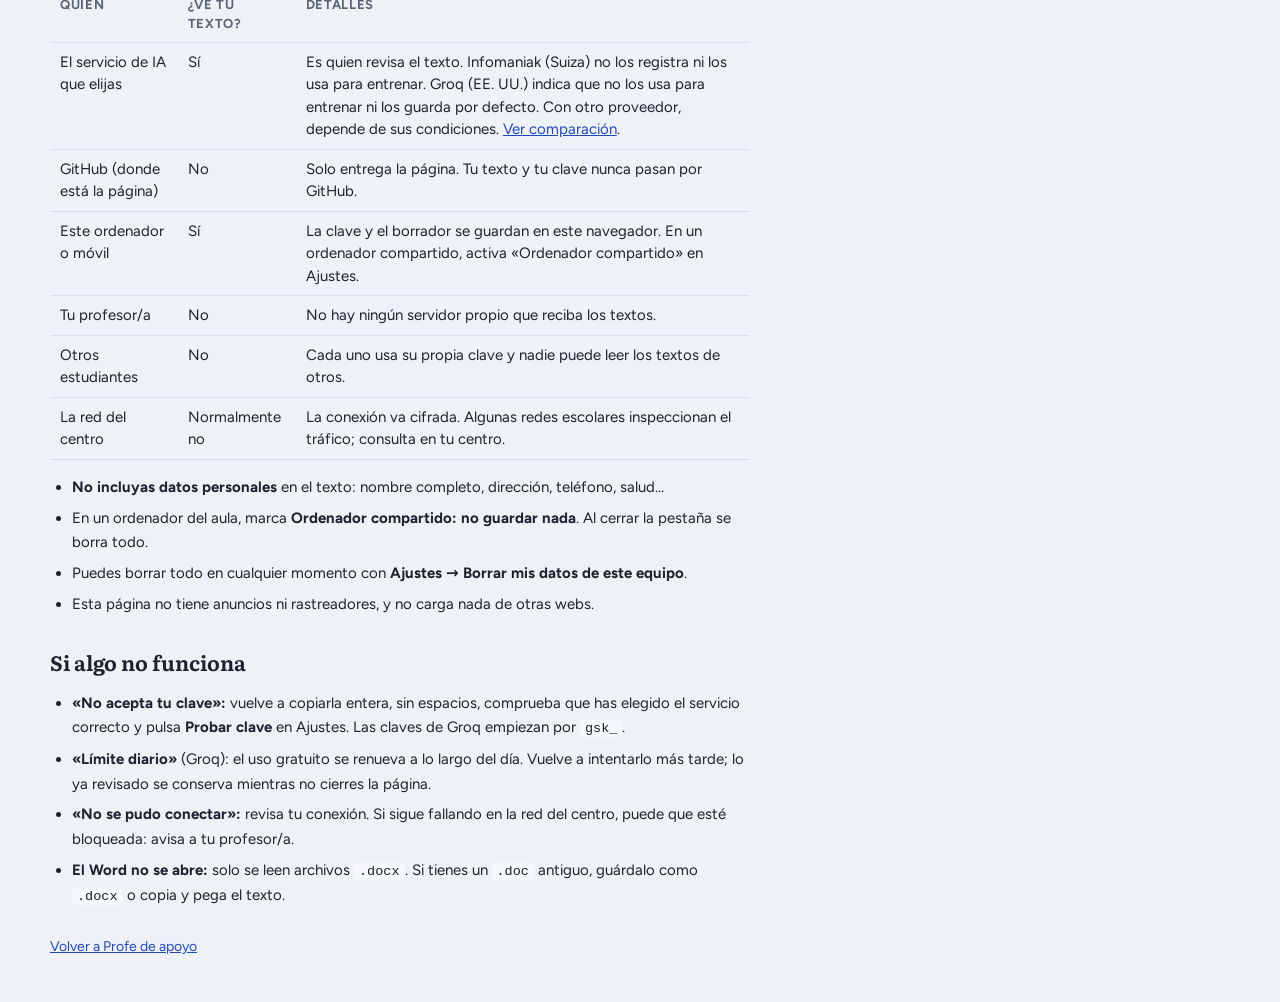
==== commit fdf7009a: "Sustituye Mistral por «Otro proveedor» y recomienda leer las condiciones - Nueva opción «Otro provee" ====
--- a/ayuda.html
+++ b/ayuda.html
@@ -46,20 +46,28 @@
     </div>
     <p><b>Uso incluido:</b> unos 6 textos largos al día por cuenta. Si un texto es muy largo, verás «esperando al límite por minuto»: la revisión sigue sola en unos segundos.</p>
     <p><b>Edad:</b> las condiciones de Groq piden tener 18 años o que tu madre, padre o tutor las acepte.</p>
-    <p><b>Nombre:</b> Groq se escribe con «q» (console.groq.com) y es un servicio distinto de Grok, de xAI.</p>
 
-    <h3 id="mistral">Mistral <span class="badge">De pago</span></h3>
-    <p>Empresa europea. Para usar claves de API necesita un plan de pago (<b>Upgrade</b> en su consola). Después, elige <b>Mistral</b> en Ajustes y pega la clave.</p>
+    <h3 id="otro">Otro proveedor</h3>
+    <p>También puedes usar la clave de otro servicio de IA compatible con la API de OpenAI, por ejemplo el que ofrezca tu centro. En Ajustes, elige <b>Otro proveedor</b> y rellena:</p>
+    <ul>
+      <li><b>Dirección del servicio:</b> la dirección base de su API, normalmente terminada en <code>/v1</code> (por ejemplo, <code>https://api.mistral.ai/v1</code>).</li>
+      <li><b>Modelo:</b> el nombre del modelo que quieres usar (por ejemplo, <code>mistral-large-latest</code>). Si lo dejas vacío, se elige el primero disponible.</li>
+      <li><b>Tu clave de API</b>, y pulsa <b>Probar clave</b>.</li>
+    </ul>
+    <p>Algunos servicios no aceptan llamadas directas desde una página web; si «Probar clave» no consigue conectar, ese servicio no se puede usar aquí.</p>
+
+    <h3 id="condiciones">Antes de usar cualquier servicio</h3>
+    <p>Te recomendamos leer sus <b>condiciones de uso</b> y su <b>política de privacidad</b> antes de usar cualquier servicio de IA: cómo trata tus textos, cuánto tiempo los conserva, si los usa para entrenar y qué edad mínima pide.</p>
 
     <h2 id="comparar">Comparar servicios</h2>
-    <p>Los tres servicios funcionan con esta herramienta. Esto es lo que ofrece cada uno:</p>
+    <p>Esto es lo que ofrece cada opción. Antes de elegir, te recomendamos leer las condiciones de uso y la política de privacidad del servicio.</p>
     <div class="table-wrap">
       <table>
         <thead><tr><th>Servicio</th><th>Coste</th><th>Uso y renovación</th><th>Entrenamiento con tus textos</th><th>Dónde se procesan</th><th>Seguridad</th></tr></thead>
         <tbody>
           <tr><td><b>Infomaniak</b><br><span class="badge good">Recomendada</span> <span class="badge good">Más segura</span></td><td>1 millón de créditos gratis para empezar; después, céntimos por texto.</td><td>Según el saldo de la cuenta.</td><td>Nunca se usan para entrenar.</td><td>Solo en Suiza, sin registros.</td><td>Máxima: alojamiento en Suiza, leyes suiza y europea.</td></tr>
           <tr><td><b>Groq</b><br><span class="badge good">La más rápida de configurar</span></td><td>Gratis, sin tarjeta.</td><td>Unos 6 textos largos al día (8.000 tokens por minuto, 200.000 al día). Se renueva cada minuto y, el límite diario, a lo largo de 24 horas.</td><td>No se usan, según sus condiciones.</td><td>EE. UU.</td><td>Sin almacenamiento por defecto.</td></tr>
-          <tr><td><b>Mistral</b><br><span class="badge">De pago</span></td><td>Plan de pago, por uso.</td><td>Según el saldo de la cuenta.</td><td>Consulta su política vigente.</td><td>Unión Europea (Francia); conserva los textos 30 días para control de abusos.</td><td>Alojamiento europeo.</td></tr>
+          <tr><td><b>Otro proveedor</b></td><td>Según el servicio.</td><td>Según el servicio.</td><td>Consulta sus condiciones.</td><td>Según el servicio.</td><td>Revisa sus condiciones de uso y su política de privacidad.</td></tr>
         </tbody>
       </table>
     </div>
@@ -88,7 +96,7 @@
       <table>
         <thead><tr><th>Quién</th><th>¿Ve tu texto?</th><th>Detalles</th></tr></thead>
         <tbody>
-          <tr><td><b>Groq</b>, <b>Infomaniak</b> o <b>Mistral</b> (el que elijas)</td><td>Sí</td><td>Es quien revisa el texto. Infomaniak (Suiza) no los registra ni los usa para entrenar. Groq (EE. UU.) indica que no los usa para entrenar ni los guarda por defecto. Mistral (Francia) los conserva 30 días para control de abusos. <a href="#comparar">Ver comparación</a>.</td></tr>
+          <tr><td>El servicio de IA que elijas</td><td>Sí</td><td>Es quien revisa el texto. Infomaniak (Suiza) no los registra ni los usa para entrenar. Groq (EE. UU.) indica que no los usa para entrenar ni los guarda por defecto. Con otro proveedor, depende de sus condiciones. <a href="#comparar">Ver comparación</a>.</td></tr>
           <tr><td>GitHub (donde está la página)</td><td>No</td><td>Solo entrega la página. Tu texto y tu clave nunca pasan por GitHub.</td></tr>
           <tr><td>Este ordenador o móvil</td><td>Sí</td><td>La clave y el borrador se guardan en este navegador. En un ordenador compartido, activa «Ordenador compartido» en Ajustes.</td></tr>
           <tr><td>Tu profesor/a</td><td>No</td><td>No hay ningún servidor propio que reciba los textos.</td></tr>
